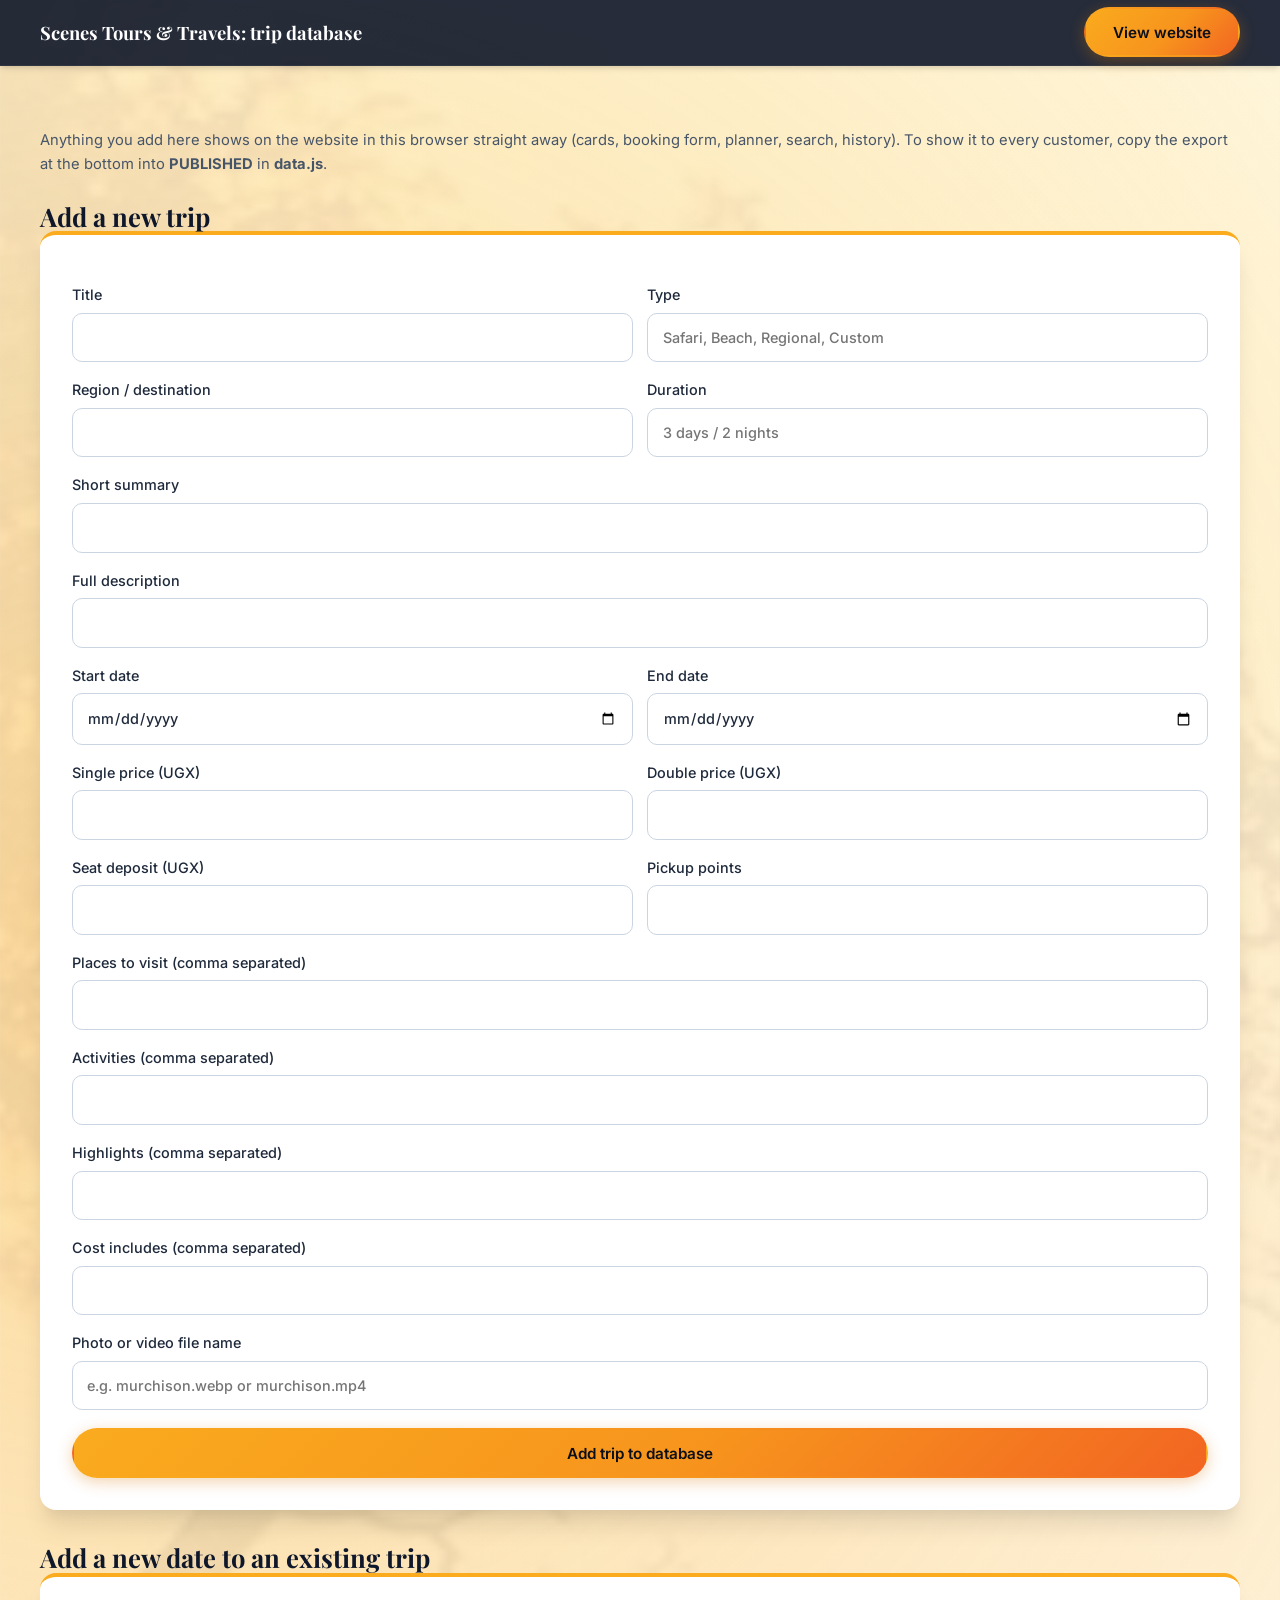
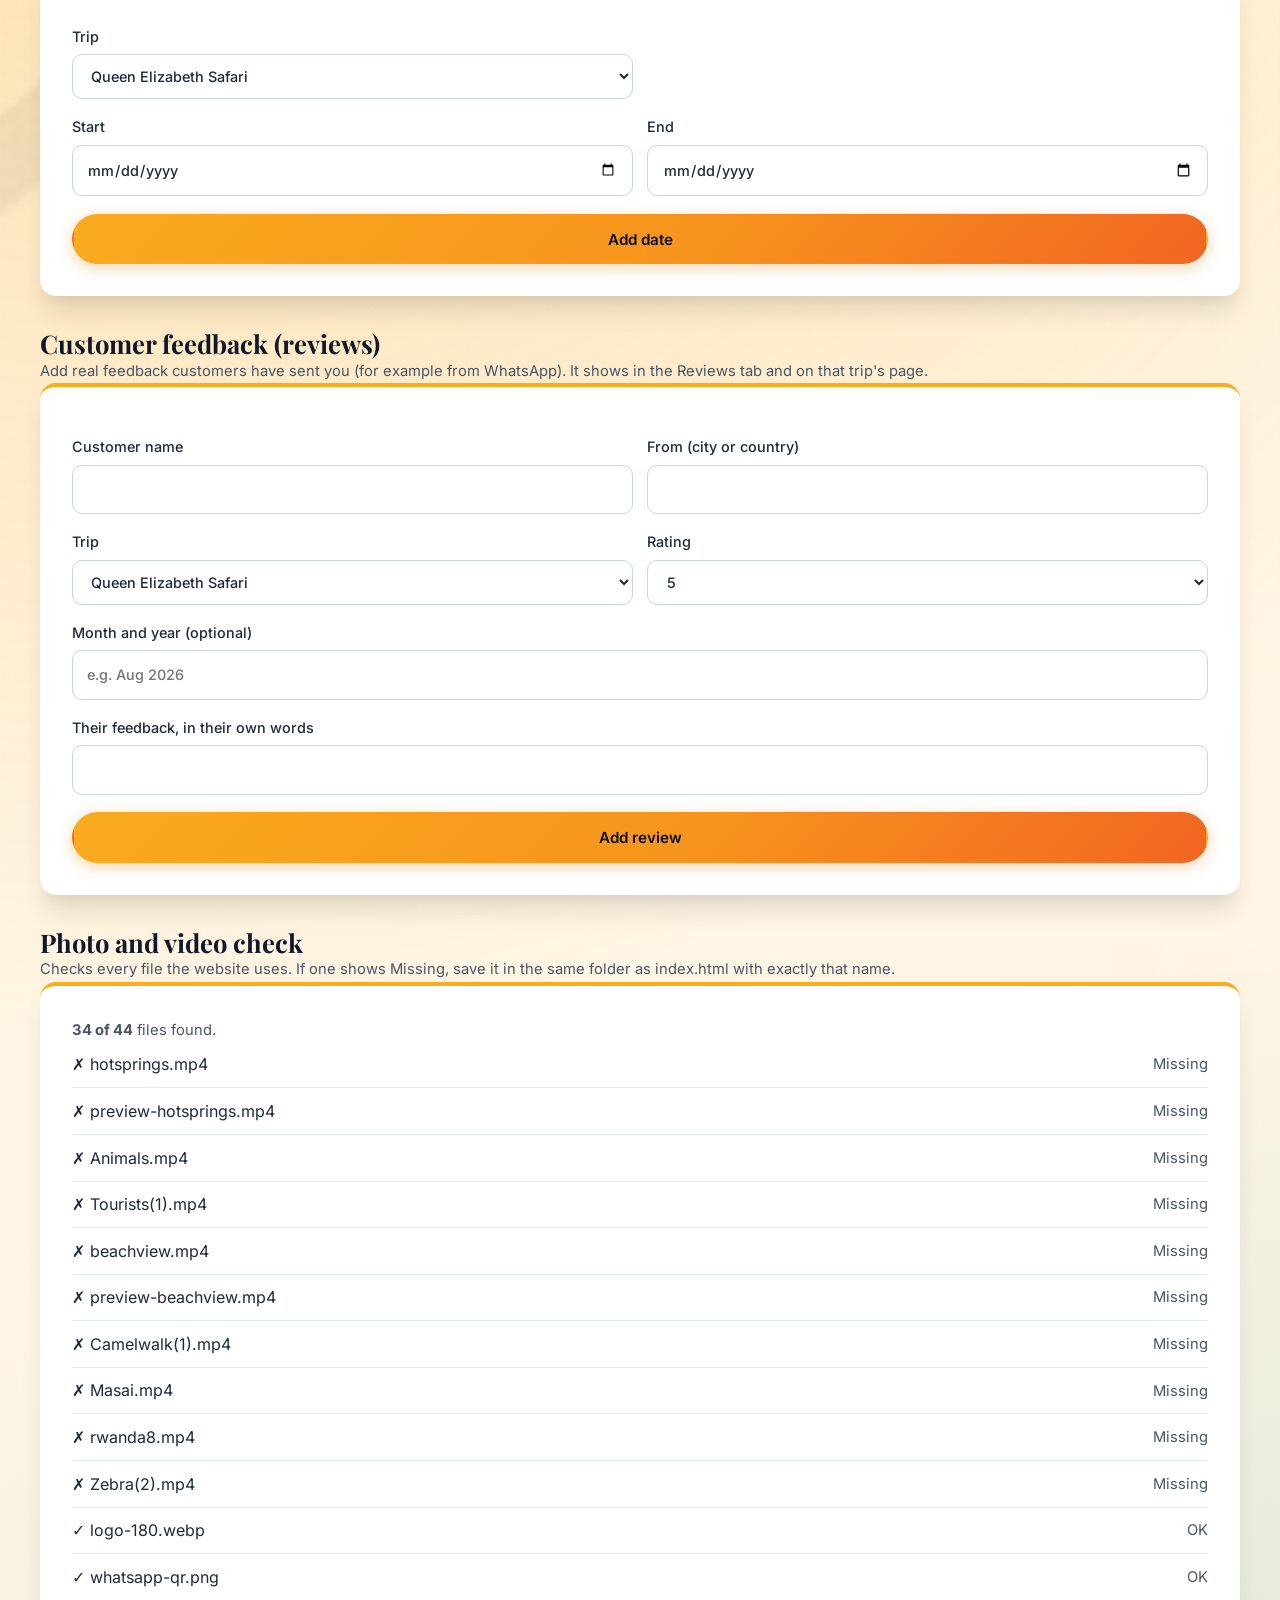
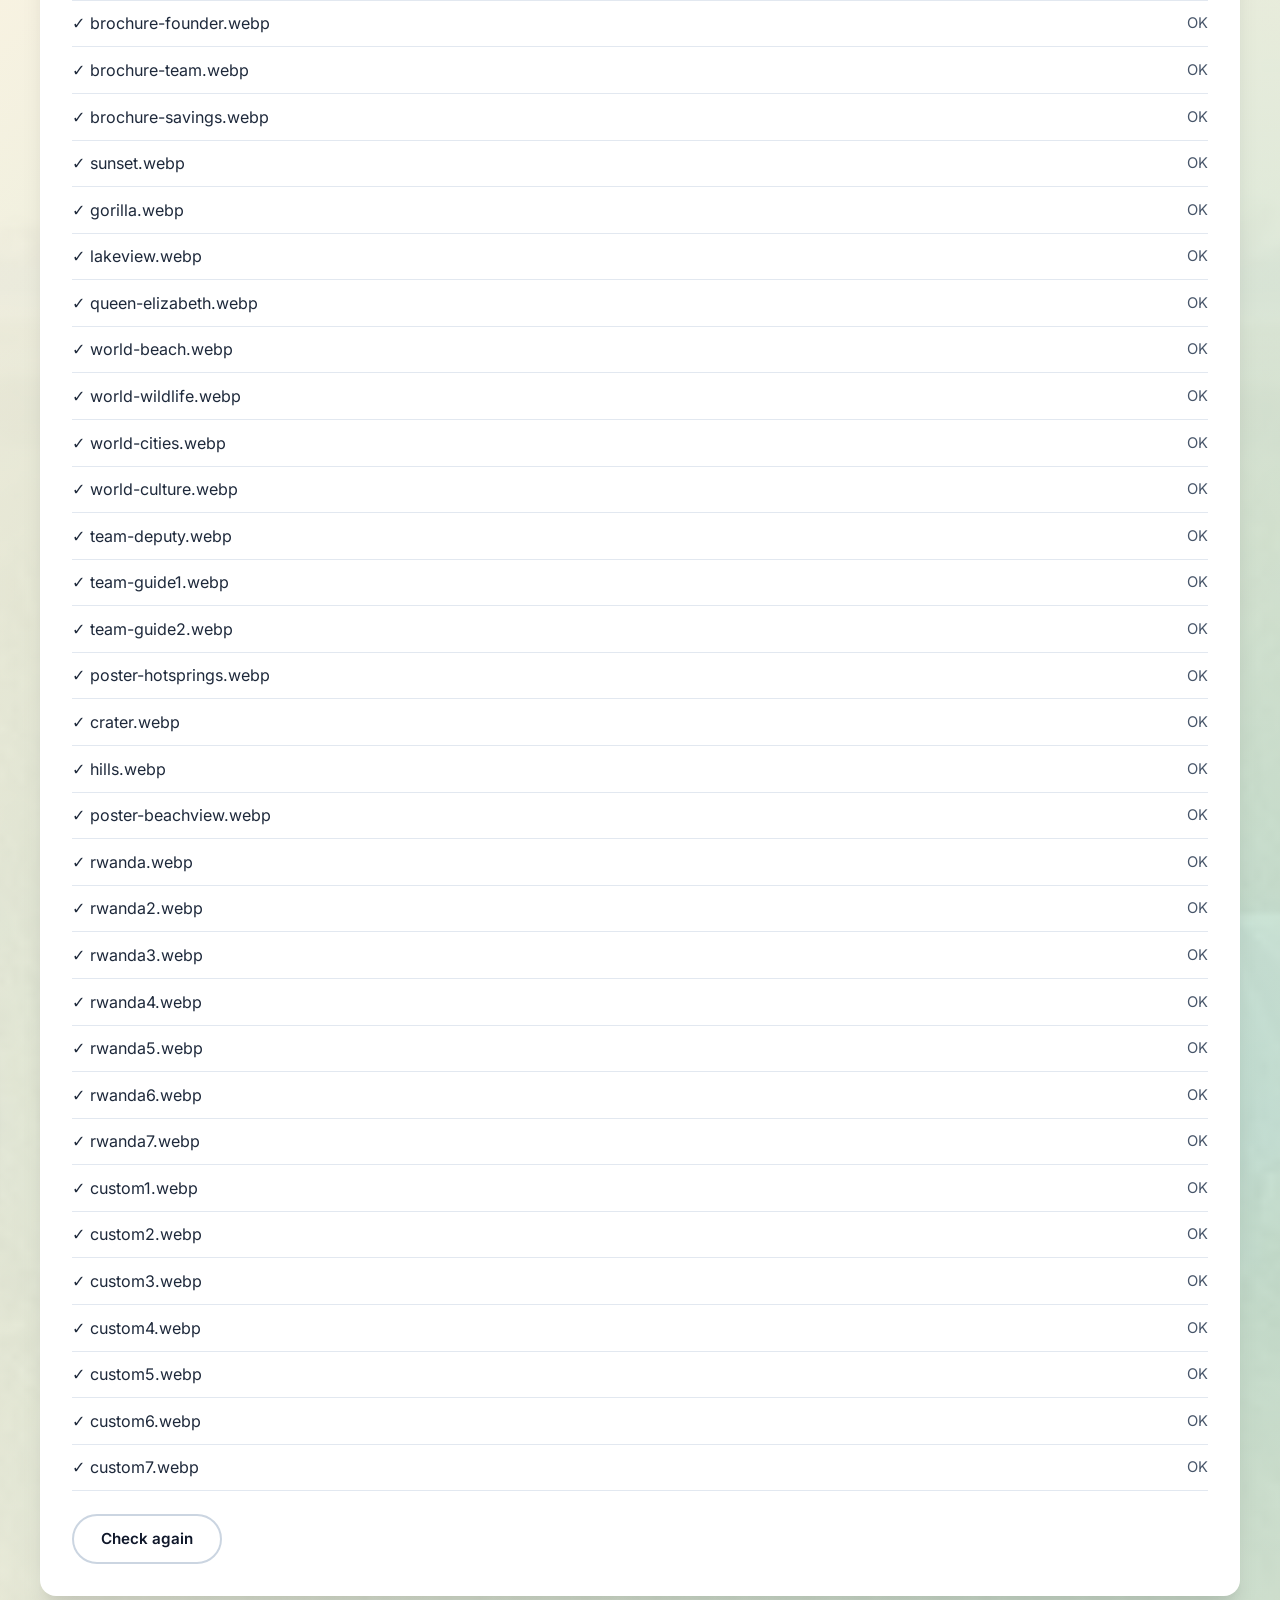
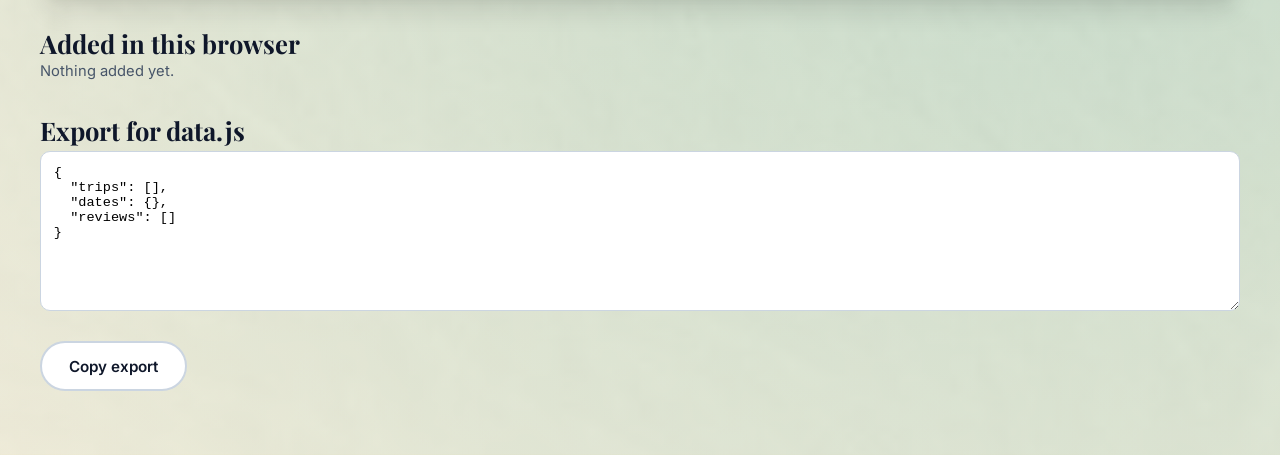
==== admin.html @ 3296f38b "Load videos only when they enter view; keep autoplay without controls" ====
<!DOCTYPE html>
<html lang="en"><head><meta charset="UTF-8"><meta name="viewport" content="width=device-width, initial-scale=1"><meta name="robots" content="noindex">
<title>Trip database admin | Scenes Tours &amp; Travels</title><link rel="icon" href="favicon.png"><link rel="stylesheet" href="styles.css?v=13"></head>
<body class="inner"><header id="site-header" class="stuck"><div class="wrap bar"><a class="brand" href="index.html"><span>Scenes Tours &amp; Travels: trip database</span></a><a class="btn btn-primary" href="index.html">View website</a></div></header>
<div class="bgs v-warm" style="--photo:url('sunset.webp')"><main class="wrap admin">
<p class="meta">Anything you add here shows on the website in this browser straight away (cards, booking form, planner, search, history). To show it to every customer, copy the export at the bottom into <b>PUBLISHED</b> in <b>data.js</b>.</p>
<h2 style="margin-top:1.5rem">Add a new trip</h2>
<form id="tf" class="planner"><div class="row"><label>Title<input name="title" required></label><label>Type<input name="type" list="types" placeholder="Safari, Beach, Regional, Custom" required></label></div><datalist id="types"></datalist>
<div class="row"><label>Region / destination<input name="region" required></label><label>Duration<input name="duration" placeholder="3 days / 2 nights"></label></div>
<label>Short summary<input name="summary" required></label><label>Full description<input name="desc"></label>
<div class="row"><label>Start date<input name="start" type="date"></label><label>End date<input name="end" type="date"></label></div>
<div class="row"><label>Single price (UGX)<input name="single" type="number" min="0"></label><label>Double price (UGX)<input name="double" type="number" min="0"></label></div>
<div class="row"><label>Seat deposit (UGX)<input name="deposit" type="number" min="0"></label><label>Pickup points<input name="pickup"></label></div>
<label>Places to visit (comma separated)<input name="locations"></label><label>Activities (comma separated)<input name="activities"></label>
<label>Highlights (comma separated)<input name="highlights"></label><label>Cost includes (comma separated)<input name="includes"></label>
<label>Photo or video file name<input name="media" placeholder="e.g. murchison.webp or murchison.mp4"></label>
<button class="btn btn-primary wide" type="submit">Add trip to database</button></form>
<h2>Add a new date to an existing trip</h2>
<form id="df" class="planner"><div class="row"><label>Trip<select name="trip"></select></label><span></span></div><div class="row"><label>Start<input name="start" type="date" required></label><label>End<input name="end" type="date" required></label></div><button class="btn btn-primary wide" type="submit">Add date</button></form>
<h2>Customer feedback (reviews)</h2><p class="meta">Add real feedback customers have sent you (for example from WhatsApp). It shows in the Reviews tab and on that trip's page.</p>
<form id="rf" class="planner"><div class="row"><label>Customer name<input name="name" required></label><label>From (city or country)<input name="from"></label></div>
<div class="row"><label>Trip<select name="trip"></select></label><label>Rating<select name="rating"><option>5</option><option>4</option><option>3</option><option>2</option><option>1</option></select></label></div>
<label>Month and year (optional)<input name="date" placeholder="e.g. Aug 2026"></label><label>Their feedback, in their own words<input name="text" required></label>
<button class="btn btn-primary wide" type="submit">Add review</button></form><div id="rl"></div>
<h2>Photo and video check</h2><p class="meta">Checks every file the website uses. If one shows Missing, save it in the same folder as index.html with exactly that name.</p>
<div class="planner"><p id="msum" class="meta"></p><div id="mlist"></div><p class="actions"><button class="btn btn-ghost" id="mre" type="button">Check again</button></p></div>
<h2>Added in this browser</h2><div id="mine"></div>
<h2 style="margin-top:2rem">Export for data.js</h2><textarea id="out" readonly></textarea><p class="actions"><button class="btn btn-ghost" id="copy" type="button">Copy export</button></p>
</main></div>
<script src="data.js?v=13"></script>
<script>
const $=s=>document.querySelector(s), list=s=>s.split(',').map(x=>x.trim()).filter(Boolean);
function render(){
  const db=DB.load(), all=DB.trips();
  $('#types').innerHTML=[...new Set(all.map(t=>t.type))].map(x=>`<option value="${x}">`).join('');
  $('#df [name=trip]').innerHTML=all.map(t=>`<option value="${t.id}">${t.title}</option>`).join('');
  $('#mine').innerHTML=(db.trips.map(t=>`<div class="arow"><span><b>${t.title}</b> (trip)</span><button class="btn btn-ghost" data-t="${t.id}">Delete</button></div>`).join('')
   +Object.entries(db.dates).flatMap(([id,a])=>a.map((d,i)=>`<div class="arow"><span>${(all.find(t=>t.id===id)||{title:id}).title}: ${d.start} to ${d.end}</span><button class="btn btn-ghost" data-d="${id}:${i}">Delete</button></div>`)).join(''))||'<p class="meta">Nothing added yet.</p>';
  $('#out').value=JSON.stringify({trips:db.trips,dates:db.dates,reviews:db.reviews},null,2);
  $('#rf [name=trip]').innerHTML=all.map(t=>`<option value="${t.id}">${t.title}</option>`).join('')+'<option value="other">Another trip</option>';
  $('#rl').innerHTML=db.reviews.map((r,i)=>`<div class="arow"><span><b>${r.name}</b> (${r.rating}/5): ${r.text.slice(0,70)}</span><button class="btn btn-ghost" data-r="${i}">Delete</button></div>`).join('');
}
$('#tf').onsubmit=e=>{e.preventDefault();const f=Object.fromEntries(new FormData(e.target)),db=DB.load();
  let id=f.title.toLowerCase().replace(/[^a-z0-9]+/g,'-').replace(/^-|-$/g,''); const taken=DB.trips().map(t=>t.id); while(taken.includes(id)) id+='-2';
  const t={id,type:f.type,title:f.title,region:f.region,duration:f.duration||'To be communicated',kind:f.start?'dated':'tbc',summary:f.summary,desc:f.desc||f.summary,
    media:{type:/\.(mp4|webm)$/i.test(f.media)?'video':'image',src:f.media||'logo-180.webp'},price:f.single&&f.double?{single:+f.single,double:+f.double}:null,
    highlights:list(f.highlights),locations:list(f.locations),activities:list(f.activities),includes:list(f.includes)};
  if(f.start){t.start=f.start;t.end=f.end||f.start} if(f.deposit)t.deposit=+f.deposit; if(f.pickup)t.pickup=f.pickup;
  db.trips.push(t); DB.save(db); e.target.reset(); render(); alert('Trip added. Open the website to see it.');};
$('#rf').onsubmit=e=>{e.preventDefault();const f=Object.fromEntries(new FormData(e.target)),db=DB.load();db.reviews.push({name:f.name,from:f.from,trip:f.trip,rating:+f.rating,text:f.text,date:f.date});DB.save(db);e.target.reset();render();};
$('#rl').onclick=e=>{const b=e.target.closest('[data-r]');if(!b)return;const db=DB.load();db.reviews.splice(+b.dataset.r,1);DB.save(db);render();};
$('#df').onsubmit=e=>{e.preventDefault();const f=Object.fromEntries(new FormData(e.target)),db=DB.load();(db.dates[f.trip]=db.dates[f.trip]||[]).push({start:f.start,end:f.end});DB.save(db);e.target.reset();render();};
$('#mine').onclick=e=>{const db=DB.load(),b=e.target.closest('button');if(!b)return;
  if(b.dataset.t)db.trips=db.trips.filter(t=>t.id!==b.dataset.t); if(b.dataset.d){const[id,i]=b.dataset.d.split(':');db.dates[id].splice(+i,1)} DB.save(db);render();};
$('#copy').onclick=()=>{navigator.clipboard.writeText($('#out').value);$('#copy').textContent='Copied'};
render();
function probe(src, alts) {
  const vid = /\.(mp4|webm|mov)$/i.test(src), c = mediaCandidates(src, alts || []);
  return new Promise(res => { let i = 0; const next = () => { if (i >= c.length) return res(null); const p = c[i++], el = vid ? document.createElement('video') : new Image(); el.onload = el.onloadedmetadata = () => res(p); el.onerror = next; if (vid) el.preload = 'metadata'; el.src = p; }; next(); });
}
async function mediaCheck() {
  const files = new Map(); const add = (s, alt) => s && !files.has(s) && files.set(s, alt);
  add('logo-180.webp'); add('whatsapp-qr.png'); add('brochure-founder.webp'); add('brochure-team.webp'); add('brochure-savings.webp'); add('sunset.webp'); add('gorilla.webp'); add('lakeview.webp'); add('queen-elizabeth.webp');
  WORLD.forEach(w => add(w.img));
  [TEAM.lead, TEAM.deputy, ...TEAM.depts.flatMap(d => [d.head, ...d.members])].forEach(p => (p.photos || [p.photo]).forEach(s => add(s)));
  DB.trips().forEach(t => { add(t.media.src, t.media.alt); add(t.media.poster); add(t.media.preview); (t.gallery || []).forEach(g => add(g.src)); (t.videos || []).forEach(v => add(v)); });
  $('#mlist').innerHTML = '<p class="meta">Checking...</p>';
  const rows = await Promise.all([...files].map(async ([s, alt]) => ({ s, f: await probe(s, alt) })));
  const ok = rows.filter(r => r.f).length;
  $('#msum').innerHTML = `<b>${ok} of ${rows.length}</b> files found.`;
  $('#mlist').innerHTML = rows.sort((a, b) => !!a.f - !!b.f).map(r => `<div class="arow"><span>${r.f ? (r.f === r.s ? '&#10003;' : '&#9888;') : '&#10007;'} ${r.s}</span><span class="meta">${r.f ? (r.f === r.s ? 'OK' : 'Found as ' + r.f + '. The site uses it automatically') : 'Missing'}</span></div>`).join('');
}
$('#mre').onclick = mediaCheck; mediaCheck();
</script></body></html>
---- styles.css ----
/* Scenes Tours & Travels: theme carried over from the original site */
@font-face{font-family:'Inter';font-style:normal;font-weight:300 700;font-display:swap;src:url('fonts/inter.woff2') format('woff2')}
@font-face{font-family:'Playfair Display';font-style:normal;font-weight:400 800;font-display:swap;src:url('fonts/playfair.woff2') format('woff2')}
@font-face{font-family:'Playfair Display';font-style:italic;font-weight:400 800;font-display:swap;src:url('fonts/playfair-italic.woff2') format('woff2')}
:root{
 --gold:#f59e0b;--orange:#d97706;--green:#059669;--teal:#0d9488;
 --dark:#0f172a;--darker:#0b0f19;--card-dark:rgba(20,30,50,.94);
 --bg:#fff;--bg2:#f1f5f9;--text:#1e293b;--text2:#475569;--muted:#94a3b8;--light:#f8fafc;
 --serif:'Playfair Display',Georgia,serif;--sans:'Inter',system-ui,-apple-system,'Segoe UI',sans-serif;
 --grad:linear-gradient(135deg,var(--gold) 0%,var(--orange) 100%);
 --ease:cubic-bezier(.4,0,.2,1);--r:16px;
 --sh-md:0 4px 6px -1px #0000001a,0 2px 4px -1px #0000000f;--sh-lg:0 20px 25px -5px #0000001a,0 10px 10px -5px #0000000a}
*{box-sizing:border-box;margin:0;padding:0}
html{scroll-behavior:smooth;scroll-padding-top:80px;-webkit-text-size-adjust:100%}
body{font:400 1rem/1.65 var(--sans);color:var(--text);background:#eef2f7;overflow-x:hidden;-webkit-font-smoothing:antialiased}
h1,h2,h3,h4{font-family:var(--serif);font-weight:700;line-height:1.2}
a{color:inherit;text-decoration:none;transition:color .2s}
img,video,iframe{max-width:100%;display:block}
ul{list-style:none}
:focus-visible{outline:3px solid var(--gold);outline-offset:3px}
::-webkit-scrollbar{width:8px}::-webkit-scrollbar-track{background:var(--bg2)}::-webkit-scrollbar-thumb{background:var(--muted);border-radius:4px}
.wrap{width:min(1200px,100% - 2rem);margin-inline:auto}
.sec{padding:clamp(3.5rem,8vw,6.5rem) 0}.alt{background:#ffffff59;}
.head{text-align:center;max-width:700px;margin:0 auto 3rem}
.head h2,.sec h2{font-size:clamp(1.9rem,4.5vw,2.9rem);color:var(--dark);margin-bottom:.9rem}
.head p{color:var(--text2)}
.tagline{display:inline-block;font-size:.8rem;font-weight:700;text-transform:uppercase;letter-spacing:.15em;color:var(--orange);border-left:3px solid var(--gold);padding-left:.75rem;margin-bottom:.8rem}
.meta{color:var(--text2);font-size:.92rem}

/* Buttons */
.btn{position:relative;overflow:hidden;display:inline-flex;align-items:center;justify-content:center;gap:.5rem;font:600 .95rem var(--sans);padding:.85rem 1.7rem;border-radius:50px;border:2px solid transparent;cursor:pointer;transition:transform .25s var(--ease),box-shadow .25s,background .25s,color .25s}
.btn-primary{background:var(--grad);color:#fff;box-shadow:0 4px 15px #d9770650}
.btn-primary::after{content:"";position:absolute;top:0;left:-80%;width:50%;height:100%;background:linear-gradient(100deg,transparent,#ffffff66,transparent);transform:skewX(-20deg)}
.btn-primary:hover{transform:translateY(-3px);box-shadow:0 10px 25px #d9770666}
.btn-primary:hover::after{left:130%;transition:left .6s}
.btn-ghost{background:#fff;border-color:#cbd5e1;color:var(--dark)}.btn-ghost:hover{border-color:var(--green);color:var(--green);transform:translateY(-3px)}
.btn-green{background:darkgreen;color:#fff}.btn-green:hover{transform:translateY(-3px);background:var(--green)}
.btn-light{border-color:#ffffff99;color:#fff;background:#ffffff14;}.btn-light:hover{background:#fff;color:var(--dark);transform:translateY(-3px)}
.wide{width:100%;margin-top:1.1rem}
.actions{display:flex;flex-wrap:wrap;gap:.7rem;margin-top:1.4rem}

/* Header (fixed navy, shrinks on scroll) */
#site-header{position:fixed;inset:0 0 auto;z-index:100;background:var(--dark);padding:1.1rem 0;transition:padding .4s var(--ease),background .4s,box-shadow .4s}
#site-header.stuck{padding:.55rem 0;background:#0f172ae6;box-shadow:var(--sh-md);border-bottom:1px solid #ffffff0d}
.bar{display:flex;align-items:center;justify-content:space-between}
.brand{display:flex;align-items:center;gap:.7rem;color:#fff;font:700 1.15rem var(--serif)}
.brand img{width:46px;height:46px;object-fit:contain;transition:transform .5s var(--ease)}.brand:hover img{transform:rotate(-8deg) scale(1.08)}
nav{display:flex;align-items:center;gap:1.8rem}
nav a:not(.btn){color:#e2e8f0;font-weight:500;font-size:.95rem;position:relative;padding:.3rem 0}
nav a:not(.btn)::after{content:"";position:absolute;left:0;bottom:-2px;height:2px;width:0;background:var(--gold);transition:width .3s var(--ease)}
nav a:not(.btn):hover{color:var(--gold)}nav a:not(.btn):hover::after{width:100%}
nav .btn{padding:.6rem 1.4rem;font-size:.9rem}
.menu{display:none;background:none;border:0;padding:.5rem;cursor:pointer}
.menu span{display:block;width:26px;height:2px;background:#fff;margin:6px 0;transition:transform .3s,opacity .3s}
.menu[aria-expanded=true] span:nth-child(1){transform:translateY(8px) rotate(45deg)}.menu[aria-expanded=true] span:nth-child(2){opacity:0}.menu[aria-expanded=true] span:nth-child(3){transform:translateY(-8px) rotate(-45deg)}
@media(max-width:860px){.menu{display:block}
 nav{position:absolute;top:100%;left:0;right:0;flex-direction:column;align-items:stretch;gap:1rem;padding:1.2rem 1.5rem 1.8rem;background:var(--dark);border-top:1px solid #ffffff14;clip-path:inset(0 0 100% 0);opacity:0;visibility:hidden;transition:clip-path .4s var(--ease),opacity .3s,visibility .4s}
 nav.open{clip-path:inset(0);opacity:1;visibility:visible}}

/* Hero: Ken Burns background, one orchestrated entrance */
.hero{position:relative;min-height:92vh;display:flex;align-items:center;padding:8rem 0 5rem;color:#fff;overflow:hidden;background:var(--dark)}
.hero::before{content:"";position:absolute;inset:0;background:linear-gradient(105deg,#0f172af2 30%,#0f172a99 65%,#0f172a40),var(--photo,url("sunset.webp")) center/cover;animation:kb 22s ease-in-out infinite alternate}
.hero::after{content:"";position:absolute;width:520px;height:520px;right:-120px;top:-120px;border-radius:50%;background:radial-gradient(circle,#f59e0b55,transparent 70%);animation:glow 7s ease-in-out infinite}
.hero-grid{position:relative;z-index:1;display:grid;grid-template-columns:1.4fr 1fr;gap:3rem;align-items:center}
.motto{display:inline-block;font-size:.85rem;font-weight:600;text-transform:uppercase;letter-spacing:.25em;color:var(--gold);border-left:3px solid var(--gold);padding-left:1rem;margin-bottom:1.2rem}
.hero h1{font-size:clamp(2.4rem,6vw,4.4rem);margin-bottom:1.2rem}
.hero h1 em{font-style:italic;font-weight:400;color:var(--gold)}
.hero p{max-width:54ch;font-size:1.1rem;color:#e2e8f0}
.trio{margin-top:1.2rem;font:italic 600 1.15rem var(--serif);color:var(--gold)}
.hero-grid>div:first-child>*{animation:none}
.next{background:var(--card-dark);border:1px solid #ffffff22;border-radius:var(--r);padding:1.8rem;box-shadow:var(--sh-lg);animation:bob 6s 1.5s ease-in-out infinite}
.next .k{color:var(--gold);font-weight:700;font-size:.8rem;letter-spacing:.15em;text-transform:uppercase}
.next h2{color:#fff;font-size:1.6rem;margin:.5rem 0}.next p{color:#e2e8f0;font-size:.95rem}
.count b{font:800 3.6rem var(--serif);background:var(--grad);-webkit-background-clip:text;background-clip:text;color:transparent;line-height:1}
.scroll-cue{position:absolute;bottom:1.6rem;left:50%;width:26px;height:42px;border:2px solid #ffffffaa;border-radius:14px;z-index:1}
.scroll-cue::after{content:"";position:absolute;left:50%;top:7px;width:4px;height:8px;margin-left:-2px;border-radius:2px;background:var(--gold);animation:wheel 1.6s infinite}
@media(max-width:860px){.hero-grid{grid-template-columns:1fr}.hero{min-height:auto}.scroll-cue{display:none}}

/* Places marquee */
.marquee{background:var(--dark);color:#e2e8f0;overflow:hidden;white-space:nowrap;padding:1rem 0;border-block:1px solid #ffffff14}
.marquee div{display:inline-flex;gap:3rem;padding-right:3rem;animation:slide 38s linear infinite}
.marquee:hover div{animation-play-state:paused}
.marquee span{font:italic 600 1.1rem var(--serif)}.marquee span::before{content:"\2605";color:var(--gold);margin-right:.8rem;font-style:normal}

/* Trips */
.tools{display:flex;flex-wrap:wrap;gap:1rem;justify-content:space-between;align-items:center;margin-bottom:2.2rem}
.chips{display:flex;flex-wrap:wrap;gap:.5rem}
.chip{font:500 .9rem var(--sans);padding:.5rem 1.2rem;border-radius:50px;border:1.5px solid #cbd5e1;background:#fff;cursor:pointer;transition:all .25s var(--ease)}
.chip:hover{border-color:var(--gold);transform:translateY(-2px)}.chip[aria-pressed=true]{background:var(--grad);color:#fff;border-color:transparent;box-shadow:0 4px 12px #d9770644}
input,select{font:inherit;width:100%;padding:.75rem .9rem;border:1.5px solid #cbd5e1;border-radius:10px;background:#fff;color:var(--text);transition:border-color .2s,box-shadow .2s}
input:focus,select:focus{outline:0;border-color:var(--gold);box-shadow:0 0 0 4px #f59e0b26}
#search{max-width:320px}
.grid{display:grid;grid-template-columns:repeat(auto-fill,minmax(240px,1fr));gap:1.5rem}
.card{background:#fff;border-radius:var(--r);overflow:hidden;display:flex;flex-direction:column;box-shadow:var(--sh-md);transition:transform .4s var(--ease),box-shadow .4s}
.card:hover{transform:translateY(-10px);box-shadow:var(--sh-lg)}
.card-media{position:relative;aspect-ratio:16/10;overflow:hidden;background:var(--dark)}
.card-media img,.card-media video{width:100%;height:100%;object-fit:cover;transition:transform .8s var(--ease)}
.card:hover .card-media img,.card:hover .card-media video{transform:scale(1.1)}
.card-media::after{content:"";position:absolute;inset:auto 0 0;height:45%;background:linear-gradient(transparent,#0f172a99)}
.badge{position:absolute;z-index:1;top:16px;left:16px;background:var(--gold);color:#fff;font-size:.75rem;font-weight:700;text-transform:uppercase;letter-spacing:.05em;padding:.3rem 1rem;border-radius:30px}
.badge-past{background:var(--muted)}
.card-body{padding:1.4rem;display:flex;flex-direction:column;flex:1}
.card-body h3{font-size:1.35rem;color:var(--dark)}.card-body h3 a:hover{color:var(--orange)}
.card-body p{margin-top:.55rem;font-size:.95rem;color:var(--text2)}
.card-body .actions{margin-top:auto;padding-top:1.2rem}
.when{font-weight:600;color:var(--teal)!important}.when.past{color:#b45309!important}
.price{font:700 1.15rem var(--serif)!important;color:var(--dark)!important}
.empty{grid-column:1/-1;padding:2rem 0;text-align:center;color:var(--text2)}

/* Savings planner */
.save{display:grid;grid-template-columns:1fr 1.1fr;gap:3.5rem;align-items:center}
.save p{color:var(--text2)}
.planner{background:#fff;border-radius:var(--r);padding:2rem;box-shadow:var(--sh-lg);border-top:4px solid var(--gold)}
label{display:block;font-weight:500;font-size:.9rem;margin-top:1rem}label input,label select{margin-top:.35rem}
.row{display:grid;grid-template-columns:1fr 1fr;gap:.9rem}
input[type=range]{padding:0;accent-color:var(--orange);height:8px}
.out{display:grid;grid-template-columns:1fr 1fr;gap:1rem;margin-top:1.5rem;padding:1.2rem;background:var(--dark);border-radius:12px;color:#fff}
.out span{display:block;color:var(--muted);font-size:.85rem}.out b{font:700 1.5rem var(--serif);color:var(--gold)}
.progress{height:12px;background:var(--bg2);border-radius:99px;margin-top:1.2rem;overflow:hidden}
.progress i{display:block;height:100%;width:0;border-radius:99px;background:linear-gradient(90deg,var(--green),var(--teal),var(--gold));background-size:200% 100%;animation:flow 3s linear infinite;transition:width .6s var(--ease)}
@media(max-width:860px){.save,.row{grid-template-columns:1fr}}

/* About */
.about{display:grid;grid-template-columns:1fr 1.1fr;gap:4rem;align-items:center}
.about>div>p{color:var(--text2)}
.badge-card{background:var(--dark);color:#fff;border-radius:var(--r);padding:2rem;margin-bottom:1.5rem;border-left:5px solid var(--gold);box-shadow:var(--sh-lg)}
.badge-card h3{color:var(--gold);margin-bottom:.4rem}.badge-card p{color:#cbd5e1;font-size:.95rem}
.feat{display:flex;gap:1rem;align-items:flex-start;margin-top:1.3rem}
.feat i{flex:none;width:46px;height:46px;border-radius:50%;background:#05966922;color:var(--green);display:grid;place-items:center;font-style:normal;font-weight:800;transition:transform .4s var(--ease),background .3s,color .3s}
.feat:hover i{transform:rotate(360deg) scale(1.1);background:var(--green);color:#fff}
.feat h4{font:700 1.05rem var(--sans);color:var(--dark)}.feat p{color:var(--text2);font-size:.93rem}
@media(max-width:860px){.about{grid-template-columns:1fr}}

/* Contact */
.contact{position:relative;display:grid;grid-template-columns:1fr 1fr;gap:3rem;align-items:center}
.contact h2{color:#fff}.contact p{color:#cbd5e1}
.info{display:flex;gap:1rem;margin-top:1.5rem;align-items:flex-start}
.info i{flex:none;width:48px;height:48px;border-radius:50%;background:#f59e0b22;color:var(--gold);display:grid;place-items:center;font-style:normal;font-size:1.2rem}
.info h4{font:600 1rem var(--sans);color:#fff}.info a:hover{color:var(--gold)}
.contact iframe{width:100%;height:360px;border:0;border-radius:var(--r);box-shadow:var(--sh-lg)}
@media(max-width:860px){.contact{grid-template-columns:1fr}}

/* Footer */
footer{background:var(--darker);color:#cbd5e1;padding:3.5rem 0 1.5rem;border-top:1px solid #ffffff0d}
.foot{display:grid;grid-template-columns:1.4fr 1fr 1.2fr;gap:2.5rem}
footer h3{color:#fff;font-size:1.4rem;margin-bottom:.7rem}footer h3 span{color:var(--gold)}footer h4{color:#fff;margin-bottom:.8rem;font-size:1.05rem}
footer li{margin:.4rem 0;font-size:.95rem}footer a:hover{color:var(--gold)}
.social{display:flex;gap:.7rem;margin-top:1.2rem}
.social a{width:40px;height:40px;border-radius:50%;background:#ffffff14;display:grid;place-items:center;transition:all .3s var(--ease)}
.social a:hover{background:var(--gold);color:#fff!important;transform:translateY(-4px)}
.social svg{width:18px;height:18px}
.legal{grid-column:1/-1;display:flex;flex-wrap:wrap;justify-content:space-between;gap:1rem;border-top:1px solid #ffffff14;padding-top:1.3rem;font-size:.88rem;color:var(--muted)}
.legal button{background:none;border:0;color:inherit;font:inherit;margin-left:1.2rem;cursor:pointer}.legal button:hover{color:var(--gold)}
@media(max-width:860px){.foot{grid-template-columns:1fr}}

/* Floating buttons */
.fab{position:fixed;right:1.2rem;bottom:1.2rem;z-index:90;display:flex;flex-direction:column;gap:.7rem;align-items:flex-end}
.fab a,.fab button{width:54px;height:54px;border-radius:50%;border:0;display:grid;place-items:center;color:#fff;cursor:pointer;box-shadow:var(--sh-lg);transition:transform .3s var(--ease),opacity .3s}
.fab .wa{background:#25d366;animation:none}.fab svg{width:26px;height:26px}
.fab .up{background:var(--dark);opacity:0;pointer-events:none;transform:translateY(10px)}.fab .up.show{opacity:1;pointer-events:auto;transform:none}
.fab a:hover,.fab button:hover{transform:scale(1.12)}

/* Dialogs */
dialog{border:0;border-radius:var(--r);padding:1.8rem;width:min(580px,94vw);max-height:92vh;color:var(--text);box-shadow:var(--sh-lg);margin:auto}
dialog[open]{animation:pop .35s var(--ease)}
dialog::backdrop{background:#0f172ab8;animation:fade .3s}
.dlg-head{display:flex;justify-content:space-between;align-items:center;margin-bottom:.6rem}.dlg-head h3{color:var(--dark)}
.x{background:none;border:0;font-size:2rem;line-height:1;cursor:pointer;color:var(--text2);transition:transform .3s}.x:hover{transform:rotate(90deg);color:var(--orange)}
.err{color:#b91c1c;font-weight:600;font-size:.92rem;margin-top:.8rem}
#book-done h4{font-size:1.4rem;color:var(--green)}.legal-body p{margin-top:.8rem;color:var(--text2)}
#lightbox{width:min(920px,96vw);background:#000;color:#fff;text-align:center;padding:1rem}
#lightbox .x{color:#fff;position:absolute;right:.8rem;top:.4rem}
#lightbox img{max-height:76vh;margin:1.6rem auto 0;object-fit:contain;cursor:pointer}

/* Trip page */
.t-hero{position:relative;color:#fff;background:var(--dark);padding:9rem 0 3.5rem;min-height:420px;display:flex;align-items:flex-end;overflow:hidden}
.t-media{position:absolute;inset:0;opacity:.5}.t-media img,.t-media video{width:100%;height:100%;object-fit:cover;animation:kb 20s ease-in-out infinite alternate}
.t-hero::after{content:"";position:absolute;inset:0;background:linear-gradient(0deg,#0f172a,#0f172a00 70%)}
.t-hero .wrap{position:relative;z-index:1;animation:none}.t-hero h1{font-size:clamp(2rem,5vw,3.6rem)}.t-hero p{max-width:62ch;margin-top:1rem;color:#e2e8f0}
.crumb{font-size:.9rem;color:var(--gold)!important}
.t-grid{display:grid;grid-template-columns:1fr 350px;gap:3rem;padding:3.5rem 0;align-items:start}
.t-grid section{margin-bottom:2.5rem}.t-grid h2{font-size:1.7rem;margin-bottom:.8rem}
.ticks li{padding-left:1.7rem;margin:.6rem 0;position:relative}
.ticks li::before{content:"\2713";position:absolute;left:0;color:var(--green);font-weight:800}
.side{position:sticky;top:96px;background:#fff;border-radius:var(--r);padding:1.6rem;box-shadow:var(--sh-lg);border-top:4px solid var(--gold)}
.side .k{color:var(--orange);font-weight:700;font-size:.85rem;text-transform:uppercase;letter-spacing:.1em}
.side .price{font-size:1.3rem;margin-top:.4rem}
.side dt{font-size:.8rem;color:var(--muted);margin-top:.9rem;text-transform:uppercase;letter-spacing:.08em}.side dd{font-weight:500}
.note{background:#fef3c7;color:#78350f;padding:.8rem;border-radius:10px;margin-top:1.1rem;font-size:.9rem}.note a{text-decoration:underline;font-weight:600}
.gallery{display:grid;grid-template-columns:repeat(auto-fill,minmax(190px,1fr));gap:.9rem}
.gallery button{position:relative;border:0;padding:0;border-radius:12px;overflow:hidden;cursor:zoom-in;aspect-ratio:1;background:var(--bg2)}
.gallery img{width:100%;height:100%;object-fit:cover;transition:transform .6s var(--ease)}.gallery button:hover img{transform:scale(1.12)}
.gallery span{position:absolute;inset:auto 0 0;background:linear-gradient(transparent,#0f172ad9);color:#fff;font-size:.85rem;padding:1.6rem .7rem .6rem;text-align:left;transform:translateY(100%);transition:transform .35s var(--ease)}
.gallery button:hover span,.gallery button:focus-visible span{transform:none}
.videos{display:grid;grid-template-columns:repeat(auto-fill,minmax(270px,1fr));gap:1rem}.videos video{width:100%;border-radius:12px;background:#000;box-shadow:var(--sh-md)}
.more{padding-bottom:5rem}.more h2{margin:1rem 0 1.5rem}
@media(max-width:900px){.t-grid{grid-template-columns:1fr}.side{position:static}}

/* Scroll reveal */
.rv{opacity:0;transform:translateY(34px);transition:opacity .8s var(--ease),transform .8s var(--ease);transition-delay:calc(var(--i,0)*90ms)}
.rv.in{opacity:1;transform:none}

@keyframes kb{from{transform:scale(1)}to{transform:scale(1.14) translate(-1.5%,-1%)}}
@keyframes glow{50%{transform:scale(1.25);opacity:.6}}
@keyframes bob{50%{transform:translateY(-10px)}}
@keyframes wheel{0%{opacity:1;transform:translateY(0)}100%{opacity:0;transform:translateY(16px)}}
@keyframes slide{to{transform:translateX(-100%)}}
@keyframes flow{to{background-position:-200% 0}}
@keyframes pop{from{opacity:0;transform:scale(.92) translateY(16px)}}
@keyframes fade{from{opacity:0}}
@media(prefers-reduced-motion:reduce){*,*::before,*::after{animation:none!important;transition:none!important;scroll-behavior:auto!important}.rv{opacity:1;transform:none}}

/* Autosuggest */
.ac{position:relative;width:min(380px,100%)}#search,#search2{max-width:none}
.ac-list{position:absolute;z-index:40;top:calc(100% + 6px);left:0;right:0;background:#fff;border-radius:12px;box-shadow:var(--sh-lg);border:1px solid #e2e8f0;overflow:hidden;max-height:340px;overflow-y:auto;animation:fade .15s}
.ac-list li{display:flex;justify-content:space-between;gap:.8rem;align-items:center;padding:.65rem 1rem;cursor:pointer;font-size:.95rem}
.ac-list li em{font-style:normal;font-size:.72rem;font-weight:700;letter-spacing:.06em;text-transform:uppercase;color:var(--orange);white-space:nowrap}
.ac-list li.on,.ac-list li[role=option]:hover{background:#fef3c7}
.ac-list mark{background:none;color:var(--orange);font-weight:700}
.ac-h{font-size:.75rem;text-transform:uppercase;letter-spacing:.1em;color:var(--muted);padding:.6rem 1rem .2rem;cursor:default!important}
.link{background:none;border:0;color:var(--orange);font:inherit;font-weight:700;text-decoration:underline;cursor:pointer}
/* Auto-displayed trip details */
.tinfo{background:var(--bg2);border-left:4px solid var(--gold);border-radius:10px;padding:1rem 1.1rem;margin-top:1rem;font-size:.92rem;animation:fade .3s}
.tinfo:empty{display:none}.tinfo h4{font:700 1.05rem var(--serif);color:var(--dark)}.tinfo p{margin-top:.3rem;color:var(--text2)}
.tinfo dl{display:grid;grid-template-columns:auto 1fr;gap:.2rem .9rem;margin-top:.6rem}.tinfo dt{color:var(--muted)}.tinfo dd{font-weight:500}
.deps .chip{margin:.3rem .3rem 0 0;padding:.3rem .8rem;font-size:.82rem}
/* History */
.hist-grid{display:grid;grid-template-columns:repeat(auto-fill,minmax(250px,1fr));gap:1rem}
.hist{display:flex;flex-direction:column;gap:.2rem;background:#fff;border-radius:12px;padding:1.2rem;border-left:4px solid var(--teal);box-shadow:var(--sh-md);transition:transform .3s var(--ease),box-shadow .3s}
.hist:hover{transform:translateY(-5px);box-shadow:var(--sh-lg)}.hist b{font:700 1.1rem var(--serif);color:var(--dark)}.hist span{color:var(--orange);font-weight:600}.hist small{color:var(--text2)}
.more-head{display:flex;flex-wrap:wrap;justify-content:space-between;align-items:center;gap:1rem;margin:1rem 0 1.5rem}.more-head h2{margin:0}
/* Admin */
.admin{padding:8rem 0 4rem}.admin .planner{margin-bottom:2rem}.admin h2{font-size:1.6rem}.admin textarea{width:100%;min-height:160px;font:.85rem monospace;padding:.8rem;border:1.5px solid #cbd5e1;border-radius:10px}
.arow{display:flex;justify-content:space-between;gap:1rem;align-items:center;padding:.6rem 0;border-bottom:1px solid #e2e8f0}

/* ===== One background system for the whole site: no flat white anywhere ===== */
body::before{content:"";position:fixed;inset:0;z-index:-1;pointer-events:none;
 background:radial-gradient(640px 440px at 10% 15%,#f59e0b52,transparent 70%),radial-gradient(740px 540px at 90% 40%,#0d948850,transparent 70%),radial-gradient(660px 540px at 30% 95%,#05966940,transparent 70%),radial-gradient(#0f172a1f 1px,transparent 1.5px) 0 0/26px 26px;
 animation:drift 22s ease-in-out infinite alternate}
.bg-photo{position:relative;isolation:isolate;overflow:hidden;color:#e2e8f0;background:linear-gradient(135deg,#0f172a,#0b3b3a)}
.bg-photo::before{content:"";position:absolute;inset:-6%;z-index:-2;background:linear-gradient(180deg,#0f172ad9 0%,#0f172a8c 45%,#0f172ac7 100%),var(--photo,none) center/cover;animation:kb 28s ease-in-out infinite alternate}
.bg-photo::after{content:"";position:absolute;z-index:-1;width:520px;height:520px;top:-180px;right:-140px;border-radius:50%;background:radial-gradient(circle,#f59e0b40,transparent 70%);animation:glow 9s ease-in-out infinite}
.bg-photo:nth-of-type(even)::after{right:auto;left:-160px;top:auto;bottom:-200px;background:radial-gradient(circle,#0d948840,transparent 70%)}
.bg-photo h2{color:#fff}.bg-photo .head p,.bg-photo .save>div>p{color:#cbd5e1}.bg-photo .tagline{color:var(--gold)}
.bg-photo .planner{color:var(--text)}.bg-photo .planner h2{color:var(--dark)}
.p-lake{--photo:url(lakeview.webp)}.p-sunset{--photo:url(sunset.webp)}.p-crater{--photo:url(crater.webp)}.p-hills{--photo:url(hills.webp)}
.foot-bg::before{background:linear-gradient(#0b0f19f5,#0b0f19e8),var(--photo,none) center/cover}
.foot-bg{background:var(--darker)}
/* media never shows as a blank box */
.card-media,.gallery button,.shot,.t-hero,.hero{background-color:var(--dark)}
.card-media,.gallery button,.shot{background-image:linear-gradient(135deg,#0f172a,#0d9488,#0f172a);background-size:240% 240%;animation:shift 9s ease-in-out infinite}
.card-media img,.card-media video,.gallery img,.shot img{position:relative}
.brand img[src]{object-fit:contain}
/* frosted panels on trip pages */
.t-grid>div:first-child{background:#ffffffd9;border-radius:var(--r);padding:2rem;box-shadow:var(--sh-md)}
.more{padding:5rem 0}.more .more-head h2{color:#fff}
.admin h2{color:var(--dark)}
/* photo mosaic */
.mosaic{display:grid;grid-template-columns:repeat(4,1fr);grid-auto-rows:190px;grid-auto-flow:dense;gap:.9rem}
.shot{position:relative;border:0;padding:0;border-radius:14px;overflow:hidden;cursor:zoom-in;box-shadow:var(--sh-md)}
.shot:nth-child(5n+1){grid-row:span 2}.shot:nth-child(7n+3){grid-column:span 2}
.shot img{width:100%;height:100%;object-fit:cover;transition:transform .9s var(--ease)}.shot:hover img{transform:scale(1.12)}
.shot span{position:absolute;inset:auto 0 0;padding:2rem .9rem .7rem;text-align:left;color:#cbd5e1;font-size:.8rem;background:linear-gradient(transparent,#0f172ae6);transform:translateY(60%);opacity:0;transition:all .4s var(--ease)}
.shot span b{display:block;color:#fff;font:700 1rem var(--serif)}.shot:hover span,.shot:focus-visible span{transform:none;opacity:1}
@media(max-width:860px){.mosaic{grid-template-columns:repeat(2,1fr);grid-auto-rows:150px}}
@keyframes drift{to{transform:translate(2.5%,-3%) scale(1.1)}}
@keyframes shift{50%{background-position:100% 100%}}
/* ===== FINAL: one consistent background system on every section (photo + tint + drifting glows) ===== */
body{background:var(--dark)}
.bgs{position:relative;isolation:isolate;overflow:hidden;background:var(--base)}
.bgs::before{content:"";position:absolute;inset:-6%;z-index:-2;background:linear-gradient(var(--ov),var(--ov)),var(--photo,none) center/cover;animation:kb 26s ease-in-out infinite alternate}
.bgs::after{content:"";position:absolute;inset:0;z-index:-1;pointer-events:none;background:radial-gradient(circle at 12% 18%,var(--o1),transparent 38%),radial-gradient(circle at 88% 82%,var(--o2),transparent 40%)}
.v-warm{--base:linear-gradient(160deg,#fffbeb,#fde68a 60%,#a7f3d0);--ov:#fffbebe8;--o1:#f59e0b55;--o2:#0d948840}
.v-mint{--base:linear-gradient(160deg,#ecfdf5,#99f6e4 60%,#fde68a);--ov:#ecfdf5e8;--o1:#0d948840;--o2:#f59e0b44}
.v-night{--base:linear-gradient(160deg,#0f172a,#0c3b3a);--ov:#0f172ad4;--o1:#f59e0b44;--o2:#0d948855}
.v-forest{--base:linear-gradient(160deg,#0f172a,#064e3b);--ov:#0b1a2cd0;--o1:#05966955;--o2:#f59e0b3a}
.v-teal{--base:linear-gradient(135deg,#0b0f19,#0f4a47);--ov:#0b0f19cc;--o1:#0d948855;--o2:#f59e0b40}
.dk{color:#e2e8f0}
.dk h2{color:#fff}.dk .head p,.dk .save>div>p,.dk .about>div>p{color:#cbd5e1}.dk .tagline{color:var(--gold)}.dk .empty{color:#cbd5e1}
.planner,.card,.hist,.tinfo,.side,.ac-list{color:var(--text)}.chip{color:var(--text)}
.t-body{padding:0}.t-body .t-grid{padding:3.5rem 0}
.marquee{background:var(--grad);color:var(--dark);border:0}.marquee span::before{color:var(--dark)}
/* branded placeholder when a photo or video file is missing */
.ph{position:absolute;inset:0;display:grid;place-items:center;text-align:center;padding:1rem;color:#fff;background:linear-gradient(135deg,#0f172a,#0d9488 55%,#f59e0b);background-size:240% 240%;animation:shift 9s ease-in-out infinite}
.ph span{font:italic 700 1.15rem var(--serif);text-shadow:0 2px 10px #0008}
.t-media .ph{opacity:.9}
.logo-ph{position:static;width:46px;height:46px;padding:0;border-radius:50%;background:var(--grad);font:800 .95rem var(--serif);animation:none}
@media(prefers-reduced-motion:reduce){.bgs::before,.bgs::after,.ph{animation:none!important}}
.shot .ph span,.gallery .ph span{position:static;padding:0;background:none;transform:none;opacity:1;color:#fff;font:italic 700 1.05rem var(--serif)}


/* ===== Brochure theme: gold, orange and red-orange on black ===== */
:root{--gold:#faab1e;--orange:#f7941d;--orange-t:#b45309;--grad:linear-gradient(135deg,#faab1e 0%,#f7941d 55%,#f26522 100%)}
.btn-primary,.chip[aria-pressed=true],.badge{color:#0b0f19}
.tagline,.hist span,.ac-list li em,.side .k,.k,.link,.pname{color:var(--orange-t)}
.dk .tagline,.next .k{color:var(--gold)}
.brand img{border-radius:50%}
.pills{display:flex;flex-wrap:wrap;gap:.5rem;margin-top:1.2rem}
.pills li{font-size:.82rem;font-weight:600;padding:.35rem .9rem;border-radius:50px;background:#ffffff1a;border:1px solid #ffffff33;}
.person,.stat,.svc{color:var(--text)}

/* Savings image */
.cash{width:min(340px,80%);margin:0 0 1rem;filter:drop-shadow(0 18px 24px #0008);animation:bob 6s ease-in-out infinite}

/* Services */
.svc-grid{display:grid;grid-template-columns:repeat(auto-fit,minmax(300px,1fr));gap:1.3rem}
.svc{display:flex;gap:1rem;align-items:flex-start;background:#fff;border-radius:var(--r);padding:1.4rem;box-shadow:var(--sh-md);border-left:4px solid var(--gold);transition:transform .35s var(--ease),box-shadow .35s}
.svc:hover{transform:translateY(-6px);box-shadow:var(--sh-lg)}
.svc i{flex:none;width:44px;height:44px;border-radius:50%;background:var(--grad);display:grid;place-items:center;font:800 1.1rem var(--serif);font-style:normal;color:#0b0f19}
.svc h3{font:700 1.05rem var(--sans);color:var(--dark)}.svc p{color:var(--text2);font-size:.93rem;margin-top:.3rem}

/* See the world */
.world-grid{display:grid;grid-template-columns:repeat(auto-fit,minmax(250px,1fr));gap:1.2rem}
.wcard{position:relative;border-radius:var(--r);overflow:hidden;aspect-ratio:3/4;background:var(--dark);box-shadow:var(--sh-lg)}
.wcard img{width:100%;height:100%;object-fit:cover;transition:transform .9s var(--ease)}.wcard:hover img{transform:scale(1.1)}
.wcard>div{position:absolute;inset:auto 0 0;padding:3.5rem 1.3rem 1.3rem;background:linear-gradient(transparent,#0b0f19f0)}
.wcard h3{color:#fff;font-size:1.25rem}.wcard p{color:#e2e8f0;font-size:.9rem;margin-top:.4rem}

/* About: story portrait, team photo, counters */
.story-media{display:grid;gap:1.4rem;justify-items:center}
.ring{width:min(240px,65%);aspect-ratio:1;border-radius:50%;padding:7px;background:var(--grad);box-shadow:var(--sh-lg)}
.ring img{width:100%;height:100%;border-radius:50%;object-fit:cover;background:var(--dark)}
.teamshot{width:100%;aspect-ratio:3/2;object-fit:cover;border-radius:var(--r);box-shadow:var(--sh-lg);background:var(--dark)}
.about #story p{margin-top:.8rem;color:var(--text2)}
.stats{display:grid;grid-template-columns:repeat(auto-fit,minmax(190px,1fr));gap:1rem;margin-top:3rem}
.stat{background:#fff;border-radius:var(--r);padding:1.4rem 1rem;text-align:center;box-shadow:var(--sh-md);border-bottom:4px solid var(--gold)}
.stat b{display:block;font:800 2.1rem var(--serif);color:var(--dark)}.stat span{color:var(--text2);font-size:.88rem}

/* Organisation chart */
.org{display:flex;flex-direction:column;align-items:center}
.org-top{position:relative;padding-bottom:2.4rem}
.org-top::after{content:"";position:absolute;left:50%;bottom:0;width:2px;height:2.4rem;background:var(--gold)}
.org-depts{position:relative;display:grid;grid-template-columns:repeat(4,1fr);gap:1.4rem;width:100%;padding-top:2.4rem}
.org-depts::before{content:"";position:absolute;top:0;left:12.5%;right:12.5%;height:2px;background:var(--gold)}
.dept{position:relative;display:flex;flex-direction:column;gap:.9rem}
.dept::before{content:"";position:absolute;top:-2.4rem;left:50%;width:2px;height:2.4rem;background:var(--gold)}
.dept h5{text-align:center;font:700 .78rem var(--sans);letter-spacing:.12em;text-transform:uppercase;color:var(--gold);min-height:2.4em}
.person{position:relative;background:#fff;border-radius:var(--r);padding:1.4rem 1.1rem;text-align:center;box-shadow:var(--sh-lg);transition:transform .35s var(--ease)}
.person:hover{transform:translateY(-6px)}
.person.lead{max-width:430px;border-top:4px solid var(--gold)}
.person.sub{border-top:3px solid var(--orange);padding-top:1.1rem}
.person h4{font:700 1.08rem var(--serif);color:var(--dark)}
.person p{font-size:.88rem;color:var(--text2);margin-top:.45rem}.person .pname{font-weight:700;margin-top:.2rem}
.avatar{position:relative;width:104px;height:104px;margin:0 auto .8rem;border-radius:50%;padding:4px;background:var(--grad)}
.person.lead .avatar{width:128px;height:128px}.person.sub .avatar{width:84px;height:84px}
.avatar img{display:block;width:100%;height:100%;border-radius:50%;object-fit:cover;background:#fff}
.avatar .ph,.avatar-ph{inset:4px;border-radius:50%;animation:none;background:linear-gradient(160deg,#0f172a,#1e3a4a);color:#faab1e;place-items:end center;overflow:hidden}
.avatar-ph svg{width:74%;height:74%}
@media(max-width:1100px){.org-depts{grid-template-columns:repeat(2,1fr)}.org-depts::before,.dept::before,.org-top::after{display:none}.org-top,.org-depts{padding-top:0}.org-top{padding-bottom:1.6rem}}
@media(max-width:640px){.org-depts{grid-template-columns:1fr}}

/* Contact QR */
.qr{display:flex;align-items:center;gap:1rem;margin-top:1.3rem}.qr img{background:#fff;padding:6px;border-radius:12px;box-shadow:var(--sh-lg)}.qr span{color:#cbd5e1;font-size:.9rem}

.person.deputy{max-width:400px;border-top:4px solid var(--orange)}.person.deputy .avatar{width:112px;height:112px}
.avatar-pair{display:flex;justify-content:center;margin-bottom:.8rem}
.avatar-pair .avatar{width:82px;height:82px;margin:0 -9px;box-shadow:0 6px 14px #0003}


/* ===== Professional site structure: utility bar, dropdown nav, trust strip, ways to travel, FAQ ===== */
#site-header,#site-header.stuck{padding:0}
.topbar{background:var(--darker);color:#cbd5e1;font-size:.82rem;max-height:44px;overflow:hidden;transition:max-height .4s var(--ease),opacity .3s}
.topbar .wrap{display:flex;justify-content:space-between;gap:1rem;padding:.5rem 0}
.topbar a{margin-left:1.4rem}.topbar a:hover{color:var(--gold)}
#site-header.stuck .topbar{max-height:0;opacity:0}
.bar{padding:.85rem 0;transition:padding .4s var(--ease)}#site-header.stuck .bar{padding:.45rem 0}
.dd{position:relative}
.dd-btn{background:none;border:0;color:#e2e8f0;font:500 .95rem var(--sans);cursor:pointer;display:flex;align-items:center;gap:.4rem;padding:.3rem 0}
.dd-btn i{width:7px;height:7px;border-right:2px solid currentColor;border-bottom:2px solid currentColor;transform:rotate(45deg) translateY(-2px);transition:transform .25s}
.dd:hover .dd-btn,.dd.open .dd-btn{color:var(--gold)}.dd.open .dd-btn i{transform:rotate(225deg)}
.dd-menu{position:absolute;top:calc(100% + 12px);left:-14px;min-width:280px;background:#fff;border-radius:12px;box-shadow:var(--sh-lg);padding:.5rem;opacity:0;visibility:hidden;transform:translateY(8px);transition:all .25s var(--ease);z-index:50}
.dd-menu::before{content:"";position:absolute;top:-14px;left:0;right:0;height:14px}
.dd:hover .dd-menu,.dd:focus-within .dd-menu,.dd.open .dd-menu{opacity:1;visibility:visible;transform:none}
nav .dd-menu a{display:block;color:var(--text);padding:.6rem .8rem;border-radius:8px;font-size:.92rem}
nav .dd-menu a::after{display:none}nav .dd-menu a:hover{background:#fef3c7;color:var(--dark)}
nav .dd-menu .all{font-weight:700;color:var(--orange-t);border-top:1px solid #e2e8f0;margin-top:.3rem;border-radius:0 0 8px 8px}
@media(max-width:860px){
 .dd-menu{position:static;box-shadow:none;background:#ffffff0d;opacity:1;visibility:visible;transform:none;display:none;margin-top:.4rem;min-width:0}.dd-menu::before{display:none}
 .dd.open .dd-menu{display:block}nav .dd-menu a{color:#e2e8f0}nav .dd-menu a:hover{background:#ffffff14;color:var(--gold)}nav .dd-menu .all{border-color:#ffffff1a;color:var(--gold)}
 .dd-btn{width:100%;justify-content:space-between}.topbar .wrap>span:first-child,.topbar .tb a:not(:nth-child(2)){display:none}.topbar .wrap{justify-content:center}}
.trust{background:var(--darker);border-bottom:1px solid #ffffff14}
.trust #stats{display:grid;grid-template-columns:repeat(4,1fr)}
.trust .stat{background:none;box-shadow:none;border:0;border-radius:0;padding:1.4rem 1rem;border-right:1px solid #ffffff14}
.trust .stat:last-child{border-right:0}.trust .stat b{color:var(--gold);font-size:2rem}.trust .stat span{color:#cbd5e1}
@media(max-width:760px){.trust #stats{grid-template-columns:1fr 1fr}.trust .stat:nth-child(2){border-right:0}.trust .stat{border-bottom:1px solid #ffffff14}}
.ways{display:grid;grid-template-columns:repeat(4,1fr);gap:1.2rem;margin-bottom:3rem}
.way{display:flex;flex-direction:column;gap:.5rem;background:#ffffffd9;color:var(--text);border-radius:var(--r);padding:1.5rem;box-shadow:var(--sh-md);border-top:4px solid var(--gold)}
.way:hover{box-shadow:var(--sh-lg)}.way i{font:800 1.6rem var(--serif);font-style:normal;color:var(--orange-t)}
.way h3{font-size:1.1rem;color:var(--dark)}.way p{color:var(--text2);font-size:.92rem}
.way>a,.way .link{margin-top:auto;font-weight:700;color:var(--orange-t);text-align:left;padding-top:.4rem}
@media(max-width:1000px){.ways{grid-template-columns:1fr 1fr}}@media(max-width:560px){.ways{grid-template-columns:1fr}}
.mini{margin:.6rem 0 .2rem}.mini li{position:relative;padding-left:1.2rem;font-size:.88rem;color:var(--text2);margin:.2rem 0}
.mini li::before{content:"";position:absolute;left:0;top:.55em;width:.5rem;height:.5rem;border-radius:50%;background:var(--gold)}
.price small{font:400 .8rem var(--sans)!important;color:var(--text2)}
.faq{max-width:860px;margin:0 auto;display:grid;gap:.8rem}
.faq details{background:#fff;border-radius:12px;box-shadow:var(--sh-md);color:var(--text);border-left:4px solid var(--gold);overflow:hidden}
.faq summary{cursor:pointer;list-style:none;padding:1.1rem 3.2rem 1.1rem 1.3rem;font:600 1.02rem var(--sans);color:var(--dark);position:relative}
.faq summary::-webkit-details-marker{display:none}
.faq summary::after{content:"+";position:absolute;right:1.2rem;top:50%;transform:translateY(-50%);font:700 1.5rem var(--sans);color:var(--orange-t);transition:transform .3s}
.faq details[open] summary::after{transform:translateY(-50%) rotate(45deg)}
.faq p{padding:0 1.3rem 1.2rem;color:var(--text2)}.faq details[open] p{animation:fade .35s}
.foot{grid-template-columns:1.5fr 1fr 1fr 1.3fr}
@media(max-width:1100px) and (min-width:861px){.foot{grid-template-columns:1fr 1fr}}
.t-hero{padding-top:11rem}

/* ===== Short pages: compact hero, sticky tab bar, one panel at a time, rails ===== */
.hero-sm{min-height:auto;padding:8.2rem 0 3.2rem}
.hero-sm h1{font-size:clamp(2rem,4.4vw,3.3rem);margin-bottom:.9rem}
.hero-sm p{font-size:1.02rem}
.quick{display:grid;grid-template-columns:1.2fr 1.1fr .9fr auto;gap:.6rem;align-items:end;margin-top:1.3rem;padding:.9rem;border-radius:16px;background:#ffffff14;border:1px solid #ffffff33;}
.quick label{margin:0;color:#e2e8f0;font-size:.78rem;font-weight:600;letter-spacing:.04em}
.quick select,.quick input{padding:.65rem .7rem;font-size:.9rem}
.quick .btn{padding:.78rem 1.3rem;white-space:nowrap}
@media(max-width:1000px){.quick{grid-template-columns:1fr 1fr}.quick .btn{grid-column:1/-1}}
@media(max-width:560px){.quick{grid-template-columns:1fr}}
.tabs-bar{position:sticky;top:var(--hh,100px);z-index:40;background:#fffbebeb;border-bottom:1px solid #f1deaa;box-shadow:0 6px 16px #10261f10}
.tabs{display:flex;gap:.35rem;overflow-x:auto;scrollbar-width:none;padding:.55rem 0}.tabs::-webkit-scrollbar{display:none}
.tabs button{flex:none;font:600 .92rem var(--sans);padding:.55rem 1.1rem;border-radius:50px;border:0;background:transparent;color:var(--text2);cursor:pointer;transition:background .25s,color .25s,transform .25s}
.tabs button:hover{background:#fff;color:var(--dark);transform:translateY(-1px)}
.tabs button[aria-selected=true]{background:var(--dark);color:var(--gold);box-shadow:0 4px 12px #0f172a40}
.t-tabs{position:static;background:none;border:0;box-shadow:none;margin-bottom:1.2rem}.t-tabs .tabs{padding:0 0 .6rem}
.stage{padding:2.2rem 0 4rem;min-height:72vh}
.panel{animation:panelIn .5s var(--ease)}.panel[hidden]{display:none}
@keyframes panelIn{from{opacity:0;transform:translateY(18px)}}
.panel-head{display:flex;flex-wrap:wrap;justify-content:space-between;align-items:flex-end;gap:1rem 2rem;margin-bottom:1.5rem}
.panel-head h2{font-size:clamp(1.6rem,3vw,2.2rem);margin:0}.panel-head .meta{max-width:42ch}
.panel-head .tools{margin:0}
/* rails */
.rail-wrap{position:relative}
.rail{display:grid;grid-auto-flow:column;grid-auto-columns:minmax(260px,calc((100% - 3.6rem)/4));gap:1.2rem;overflow-x:auto;scroll-snap-type:x mandatory;scrollbar-width:none;padding:.3rem .2rem 1.1rem}
.rail::-webkit-scrollbar{display:none}.rail>*{scroll-snap-align:start}
.rail.reviews{grid-auto-columns:minmax(290px,calc((100% - 1.2rem)/2))}
.rail.photos{grid-auto-columns:230px}.rail.photos .shot{aspect-ratio:4/3;height:auto;grid-column:auto!important;grid-row:auto!important}
.rail-btn{position:absolute;top:42%;z-index:3;width:44px;height:44px;border:0;border-radius:50%;background:var(--dark);color:var(--gold);font-size:1.7rem;line-height:1;cursor:pointer;box-shadow:var(--sh-lg);transition:transform .25s}
.rail-btn:hover{transform:scale(1.1)}.rail-btn.prev{left:-20px}.rail-btn.next{right:-20px}.rail-btn[hidden]{display:none}
@media(max-width:900px){.rail{grid-auto-columns:minmax(250px,80%)}.rail.reviews{grid-auto-columns:minmax(260px,88%)}.rail-btn{display:none!important}}
.card-body p:not(.when):not(.price):not(.meta){display:-webkit-box;-webkit-line-clamp:3;-webkit-box-orient:vertical;overflow:hidden}
.past{display:flex;flex-wrap:wrap;align-items:center;gap:.6rem 1rem;margin-top:.4rem;padding-top:1rem;border-top:1px dashed #e5c46a}
.past>b{font:700 1rem var(--serif);color:var(--dark)}.past-list{display:flex;flex-wrap:wrap;gap:.5rem}
.pastpill{font-size:.84rem;font-weight:600;padding:.35rem .9rem;border-radius:50px;background:#fff;color:var(--text);box-shadow:var(--sh-md);border:1px solid #f1deaa}
.pastpill small{color:var(--orange-t);margin-left:.3rem}
.sub{font:700 1.2rem var(--serif);color:var(--dark);margin:1.6rem 0 .8rem}
/* compact panels */
.save{grid-template-columns:1fr 1.05fr;gap:2.5rem}.save h2{font-size:1.7rem}.save>div:first-child p{color:var(--text2);font-size:.95rem}
.cash{width:min(220px,60%);margin-bottom:.4rem}
.svc-grid{grid-template-columns:repeat(auto-fit,minmax(250px,1fr));gap:1rem}.svc{padding:1.1rem}
.world-grid{grid-template-columns:repeat(4,1fr);gap:1rem}.wcard{aspect-ratio:4/5}
@media(max-width:1000px){.world-grid{grid-template-columns:1fr 1fr}}@media(max-width:520px){.world-grid{grid-template-columns:1fr}}
.mini-marquee{margin-top:1.3rem;border-radius:12px;padding:.7rem 0}
.about{gap:2.2rem;grid-template-columns:.8fr 1.2fr;align-items:center}.about h2{font-size:1.7rem}
.story-media{gap:1rem}.ring{width:min(170px,50%)}.teamshot{aspect-ratio:16/10}
.readmore{margin-top:.8rem}.readmore summary{cursor:pointer;font-weight:700;color:var(--orange-t)}.readmore p{margin-top:.7rem}
.feats{display:flex;flex-wrap:wrap;gap:.6rem;margin-top:1rem}.feats .feat{margin:0;align-items:center;gap:.5rem;background:#fff;padding:.4rem .9rem .4rem .4rem;border-radius:50px;box-shadow:var(--sh-md)}
.feats .feat i{width:30px;height:30px;font-size:.85rem}.feats h4{font-size:.92rem}
.stats{margin-top:1.6rem}.stat{padding:1rem}.stat b{font-size:1.7rem}
.faq{max-width:none;grid-template-columns:1fr 1fr;align-items:start}@media(max-width:860px){.faq{grid-template-columns:1fr}}
.dark-card{border-radius:var(--r);padding:2rem;box-shadow:var(--sh-lg)}.dark-card .contact{gap:2rem}.dark-card iframe{height:320px}
/* compact organisation chart */
.org-top{padding-bottom:1.5rem}.org-top::after{height:1.5rem}.org-depts{padding-top:1.5rem;gap:1rem}.dept::before{top:-1.5rem;height:1.5rem}
.stage .dept h5{color:var(--orange-t);min-height:2.4em;font-size:.74rem}
.dept{gap:.7rem}
.pc{display:flex;align-items:center;gap:.8rem;width:100%;text-align:left;background:#fff;border:0;border-radius:14px;padding:.7rem .9rem;box-shadow:var(--sh-md);cursor:pointer;color:var(--text);font:inherit;transition:transform .3s var(--ease),box-shadow .3s}
.pc:hover{transform:translateY(-4px);box-shadow:var(--sh-lg)}
.pc .avatar{width:56px;height:56px;margin:0;flex:none}.pc.lead,.pc.deputy{width:min(370px,100%)}.pc.lead .avatar,.pc.deputy .avatar{width:72px;height:72px}
.pc.lead{border-left:4px solid var(--gold)}.pc.deputy{border-left:4px solid var(--orange)}.pc.sub{border-left:3px solid #f1deaa}
.pc b{display:block;font:700 .96rem var(--serif);color:var(--dark);line-height:1.25}.pc em{display:block;font-style:normal;font-weight:600;color:var(--orange-t);font-size:.84rem}.pc small{color:var(--muted);font-size:.76rem}
.pc .avatar-pair{display:flex;flex:none;margin:0}.pc .avatar-pair .avatar{width:42px;height:42px;margin:0 -8px 0 0}
.pface{display:flex;justify-content:center;margin-bottom:.8rem}.pface .avatar{width:120px;height:120px;margin:0 -8px}
#pdlg .pname{font-weight:700;color:var(--orange-t);text-align:center}#pdlg .pbody p{color:var(--text2);margin-top:.5rem}
@media(max-width:1100px){.org-depts{grid-template-columns:repeat(2,1fr)}}@media(max-width:640px){.org-depts{grid-template-columns:1fr}}
/* customer feedback */
.rev-sum{display:flex;align-items:baseline;gap:.7rem}.rev-sum b{font:800 2.4rem var(--serif);color:var(--dark)}.rev-sum small{color:var(--text2)}
.stars{color:var(--gold);letter-spacing:.12em;font-size:1.1rem}
.rev-layout{display:grid;grid-template-columns:360px 1fr;gap:1.6rem;align-items:start}@media(max-width:960px){.rev-layout{grid-template-columns:1fr}}
.rev-layout h3{font:700 1.25rem var(--serif);color:var(--dark)}
textarea{font:inherit;width:100%;padding:.75rem .9rem;border:1.5px solid #cbd5e1;border-radius:10px;resize:vertical;margin-top:.35rem}textarea:focus{outline:0;border-color:var(--gold);box-shadow:0 0 0 4px #f59e0b26}
.rate{border:0;margin-top:1rem}.rate legend{font-weight:500;font-size:.9rem}
.stars-in{display:inline-flex;flex-direction:row-reverse;justify-content:flex-end}
.stars-in input{position:absolute;opacity:0;width:1px;height:1px}
.stars-in label{margin:0;font-size:2rem;line-height:1;color:#cbd5e1;cursor:pointer;transition:color .15s,transform .15s}
.stars-in input:checked~label,.stars-in label:hover,.stars-in label:hover~label{color:var(--gold)}.stars-in label:hover{transform:scale(1.15)}
.stars-in input:focus-visible+label{outline:3px solid var(--gold);border-radius:4px}
.rev{margin:0;display:flex;flex-direction:column;gap:.7rem;background:#fff;color:var(--text);border-radius:var(--r);padding:1.4rem;box-shadow:var(--sh-md);border-top:4px solid var(--gold)}
.rev blockquote{font-size:.97rem;line-height:1.6}.rev figcaption{margin-top:auto;font-size:.92rem}.rev small{display:block;color:var(--text2)}
.rev-empty{grid-column:1/-1;padding:2rem;background:#ffffffb8;border:2px dashed #e5c46a;border-radius:var(--r);color:var(--text2)}.rev-empty h3{margin-bottom:.4rem}
/* trip page */
.lists{display:grid;grid-template-columns:repeat(auto-fit,minmax(220px,1fr));gap:1.2rem 2rem}.lists h3{font:700 1.15rem var(--serif);color:var(--dark);margin-bottom:.3rem}
.gallery{margin-bottom:1.2rem}
.t-grid{padding:2.5rem 0}
.t-hero{padding-top:11rem}
.panel .actions{margin-top:1rem}
.more .rail-wrap .rail{padding-bottom:.6rem}

footer{padding:2.2rem 0 1rem}.foot{gap:1.5rem}.foot h3{font-size:1.2rem}footer li{margin:.25rem 0;font-size:.9rem}.social{margin-top:.8rem}.legal{padding-top:.9rem}

/* Initials for team posts without a photo */
.avatar-letter{display:grid;place-items:center;width:100%;height:100%;border-radius:50%;background:linear-gradient(160deg,#0f172a,#1e3a4a);color:var(--gold);font:800 .78rem var(--serif);letter-spacing:.06em}
.pc.lead .avatar-letter,.pc.deputy .avatar-letter{font-size:1rem}

/* Video play overlay: card previews play on hover, trip hero has a button */
.play{position:absolute;z-index:3;left:50%;top:50%;transform:translate(-50%,-50%);width:56px;height:56px;padding:0;border-radius:50%;display:grid;place-items:center;background:#0f172acc;border:1.5px solid #ffffff66;cursor:pointer;transition:opacity .25s,transform .25s,background .25s}
.play::before{content:"";width:0;height:0;border-left:15px solid #fff;border-top:9px solid transparent;border-bottom:9px solid transparent;margin-left:4px}
.play:hover{background:var(--gold);border-color:var(--gold)}.play:hover::before{border-left-color:var(--dark)}
.card-media .play{pointer-events:none}.card-media.playing .play{opacity:0;transform:translate(-50%,-50%) scale(.85)}
.t-hero .play{pointer-events:auto;left:auto;right:clamp(.9rem,3vw,2rem);top:7.2rem;transform:none}
.t-hero.playing .play{opacity:0}.t-hero.playing .play:hover,.t-hero.playing .play:focus-visible{opacity:1}

/* Click-to-load map */
.map{min-height:320px;border-radius:var(--r);overflow:hidden;box-shadow:var(--sh-lg);background:var(--dark)}
.map iframe{display:block;width:100%;height:320px;border:0;filter:saturate(.92)}
.map button{display:flex;flex-direction:column;align-items:center;justify-content:center;gap:.45rem;width:100%;min-height:320px;padding:2rem;border:0;cursor:pointer;color:#fff;text-align:center;background:radial-gradient(circle at 50% 35%,#1e2d4d,#0f172a 70%);font-family:var(--sans)}
.map button:hover{background:radial-gradient(circle at 50% 35%,#26375c,#0f172a 70%)}
.map .pin{display:grid;place-items:center;width:54px;height:54px;border-radius:50%;background:var(--gold);color:var(--dark);font-size:1.5rem;margin-bottom:.4rem}
.map b{font:700 1.15rem var(--serif)}.map small{color:#c7cfdc;max-width:34ch}.map em{margin-top:.4rem;color:var(--gold);font-style:normal;font-weight:600;font-size:.9rem}
@media(max-width:880px){.contact{grid-template-columns:1fr;gap:2.5rem}.map,.map iframe,.map button{min-height:300px;height:300px}}

/* ===== 2026 booking flow: rotating hero, ways in, featured trips, guides, gallery, newsletter ===== */
/* Hero background slides (text stays fixed so the headline is stable) */
.hero{background:var(--dark)}
.hero::before{background:linear-gradient(105deg,#0f172af2 30%,#0f172a99 65%,#0f172a40);animation:none;z-index:1}
.hero::after{z-index:1}
.hero-grid{z-index:2}
.hero-bg{position:absolute;inset:0;z-index:0;overflow:hidden;background:var(--dark)}
.hero-slide{position:absolute;inset:0;background-position:center;background-size:cover;opacity:0;transform:scale(1.02);transition:opacity 1.1s var(--ease)}
.hero-slide.on{opacity:1;animation:kb 20s ease-in-out infinite alternate}
.hero-dots{position:absolute;z-index:3;left:50%;bottom:1rem;transform:translateX(-50%);display:flex;gap:.45rem}
.hero-dots button{width:9px;height:9px;padding:0;border:1px solid #ffffff99;border-radius:50%;background:#ffffff55;cursor:pointer;transition:all .25s var(--ease)}
.hero-dots button[aria-current=true]{width:26px;border-radius:99px;background:var(--gold);border-color:var(--gold)}
@media(max-width:560px){.hero-dots{bottom:.6rem}}

/* Header: more destinations, still one tidy row */
nav{gap:1.15rem}
nav a:not(.btn),.dd-btn{font-size:.9rem}
.dd-label{display:block;padding:.55rem .8rem .15rem;font-size:.68rem;font-weight:700;letter-spacing:.1em;text-transform:uppercase;color:var(--muted)}
nav .dd-menu .dd-label+ a{padding-top:.35rem}
.trips-menu{min-width:300px;max-height:70vh;overflow:auto}
@media(max-width:1080px) and (min-width:861px){nav{gap:.7rem}nav a:not(.btn),.dd-btn{font-size:.82rem}nav .btn{padding:.5rem .95rem;font-size:.8rem}}

/* Cards: one clear label, one short summary */
.kicker{font-size:.71rem;font-weight:700;letter-spacing:.11em;text-transform:uppercase;color:var(--orange-t)!important;margin:0 0 .1rem}
.card-body .meta{margin-top:.2rem}

/* Four ways into the catalogue */
.way{border:0;text-align:left;font:inherit;cursor:pointer;color:var(--text)}
.way>span{margin-top:auto;padding-top:.5rem;font-weight:700;color:var(--orange-t);font-size:.9rem}
.way:hover>span{text-decoration:underline}

/* Featured trips */
.featured-head{display:flex;flex-wrap:wrap;justify-content:space-between;align-items:center;gap:.6rem 1rem;margin:2rem 0 1rem}
.featured-head .sub,.grid-head .sub{margin:0}
.featured{display:grid;grid-template-columns:repeat(3,1fr);gap:1.2rem;margin-bottom:2.4rem}
.feature{display:flex;flex-direction:column;background:#fff;border-radius:var(--r);overflow:hidden;box-shadow:var(--sh-md);transition:transform .35s var(--ease),box-shadow .35s}
.feature:hover{transform:translateY(-6px);box-shadow:var(--sh-lg)}
.feature-img{position:relative;display:block;aspect-ratio:16/10;overflow:hidden;background:var(--dark)}
.feature-img img{width:100%;height:100%;object-fit:cover;transition:transform .8s var(--ease)}
.feature:hover .feature-img img{transform:scale(1.08)}
.feature-body{display:flex;flex-direction:column;gap:.25rem;padding:1rem 1.1rem 1.2rem}
.feature-body b{font:700 1.15rem var(--serif);color:var(--dark);line-height:1.25}
.feature-body small{color:var(--text2);font-size:.85rem}
.feature-cta{margin-top:.45rem;font-weight:700;color:var(--orange-t);font-size:.9rem}
.feature:hover .feature-cta{text-decoration:underline}
.grid-head{margin-top:.5rem;align-items:center}
@media(max-width:820px){.featured{grid-template-columns:1fr}.feature{flex-direction:row}.feature-img{width:40%;flex:none;aspect-ratio:1}.feature-body{justify-content:center}.feature-body small{display:none}}
@media(max-width:420px){.feature{flex-direction:column}.feature-img{width:100%;aspect-ratio:16/10}.feature-body small{display:block}}

/* Travel guides */
.guide-grid{display:grid;grid-template-columns:repeat(3,1fr);gap:1.2rem}
.guide{display:flex;flex-direction:column;background:#fff;border:0;border-radius:var(--r);overflow:hidden;text-align:left;box-shadow:var(--sh-md);cursor:pointer;font:inherit;color:var(--text);transition:transform .35s var(--ease),box-shadow .35s}
.guide:hover{transform:translateY(-6px);box-shadow:var(--sh-lg)}
.guide-img{display:block;aspect-ratio:16/9;overflow:hidden;background:var(--dark)}
.guide-img img{width:100%;height:100%;object-fit:cover;transition:transform .8s var(--ease)}
.guide:hover .guide-img img{transform:scale(1.07)}
.guide-body{display:flex;flex-direction:column;gap:.35rem;padding:1rem 1.1rem 1.2rem}
.guide-body b{font:700 1.1rem var(--serif);color:var(--dark);line-height:1.25}
.guide-body small{color:var(--text2);font-size:.9rem;line-height:1.5}
.guide-cta{margin-top:auto;padding-top:.55rem;font-weight:700;color:var(--orange-t);font-size:.9rem}
.guide:hover .guide-cta{text-decoration:underline}
@media(max-width:900px){.guide-grid{grid-template-columns:1fr 1fr}}
@media(max-width:600px){.guide-grid{grid-template-columns:1fr}}
#guide{width:min(700px,94vw)}
.guide-hero{width:100%;max-height:280px;object-fit:cover;border-radius:12px;margin:.7rem 0 1rem}
#guide .kicker{margin-top:.3rem}
#guide .guide-body p{color:var(--text2);margin-top:.75rem}
#guide .guide-lede{color:var(--dark);font-weight:600}
#guide .actions{margin-top:1.3rem}

/* Services CTA */
.svc-cta{display:inline-block;margin-top:.5rem;font-size:.83rem}
.svc:hover .svc-cta{text-decoration:underline}

/* Newsletter in the footer */
.news{margin-top:1.1rem;padding:.9rem;border:1px solid #ffffff1a;border-radius:12px;background:#ffffff0d}
.news h4{margin:0 0 .15rem;font-size:.95rem}
.news p{margin:0;font-size:.8rem;color:#94a3b8}
.news-row{display:flex;gap:.4rem;margin-top:.55rem}
.news-row input{padding:.55rem .65rem;font-size:.85rem;border-radius:8px;border-color:#ffffff22;background:#ffffff12;color:#fff}
.news-row input::placeholder{color:#94a3b8}
.news-row .btn{padding:.55rem .9rem;font-size:.82rem;border-radius:8px;white-space:nowrap}
.news .ok{color:#6ee7b7;margin-top:.4rem}
.news .err{margin-top:.4rem;color:#fca5a5}

/* Sticky booking bar on trip pages */
.sticky-book{position:fixed;z-index:80;left:0;right:0;bottom:0;display:none;align-items:center;justify-content:space-between;gap:1rem;padding:.7rem 1rem;background:#0f172af7;border-top:1px solid #ffffff1a;box-shadow:0 -8px 24px #0006;color:#fff}
.sticky-book b{display:block;font:700 .95rem var(--serif);color:var(--gold)}
.sticky-book small{display:block;font-size:.72rem;color:#cbd5e1}
.sticky-book .btn{padding:.6rem 1.2rem;font-size:.85rem;flex:none}
@media(max-width:900px){.has-bookbar .sticky-book{display:flex}.has-bookbar .fab{bottom:5rem}body.has-bookbar{padding-bottom:4.8rem}}

/* Tight, readable hero on small phones */
@media(max-width:600px){
  .hero-sm{padding:6.5rem 0 2.1rem}
  .motto{font-size:.7rem;letter-spacing:.15em;padding-left:.7rem;margin-bottom:.75rem}
  .hero-sm h1{font-size:clamp(1.9rem,8.4vw,2.55rem);line-height:1.12;margin-bottom:.75rem}
  .hero-sm p{font-size:.94rem;line-height:1.55}
  .quick{margin-top:.9rem;padding:.65rem;gap:.45rem}
  .quick label{font-size:.72rem}
  .quick select,.quick input{padding:.55rem .6rem;font-size:.86rem}
  .quick .btn{padding:.65rem 1rem;font-size:.9rem}
  .pills{gap:.35rem;margin-top:.8rem}
  .pills li{font-size:.72rem;padding:.28rem .65rem}
  .next{padding:.95rem 1.05rem;animation:none}
  .next .k{font-size:.72rem}
  .next h2{font-size:1.32rem;margin:.3rem 0}
  .next p:not(.k){display:none}
  .next .btn{margin-top:.55rem;padding:.6rem 1rem;font-size:.85rem}
  .hero-dots{bottom:.55rem}
  .featured-head{margin-top:1.5rem}
  .feature-body small{display:none}
}

/* Anchor targets clear the fixed header and sticky tabs */
.grid-head,.panel,.ways,.featured-head{scroll-margin-top:140px}
@media(max-width:860px){
  .hero-sm{padding:7.6rem 0 2.4rem}
  .next{padding:1.1rem 1.2rem}
  .next p:not(.k){display:none}
  .next h2{font-size:1.45rem;margin:.35rem 0}
  .next .btn{margin-top:.55rem}
}
@media(max-width:380px){
  .brand{gap:.5rem;font-size:1rem}
  .brand span{font-size:1rem;line-height:1.15}
  .brand img{width:40px;height:40px}
  .bar{padding:.65rem 0}
  .hero-sm{padding:7.4rem 0 2rem}
}
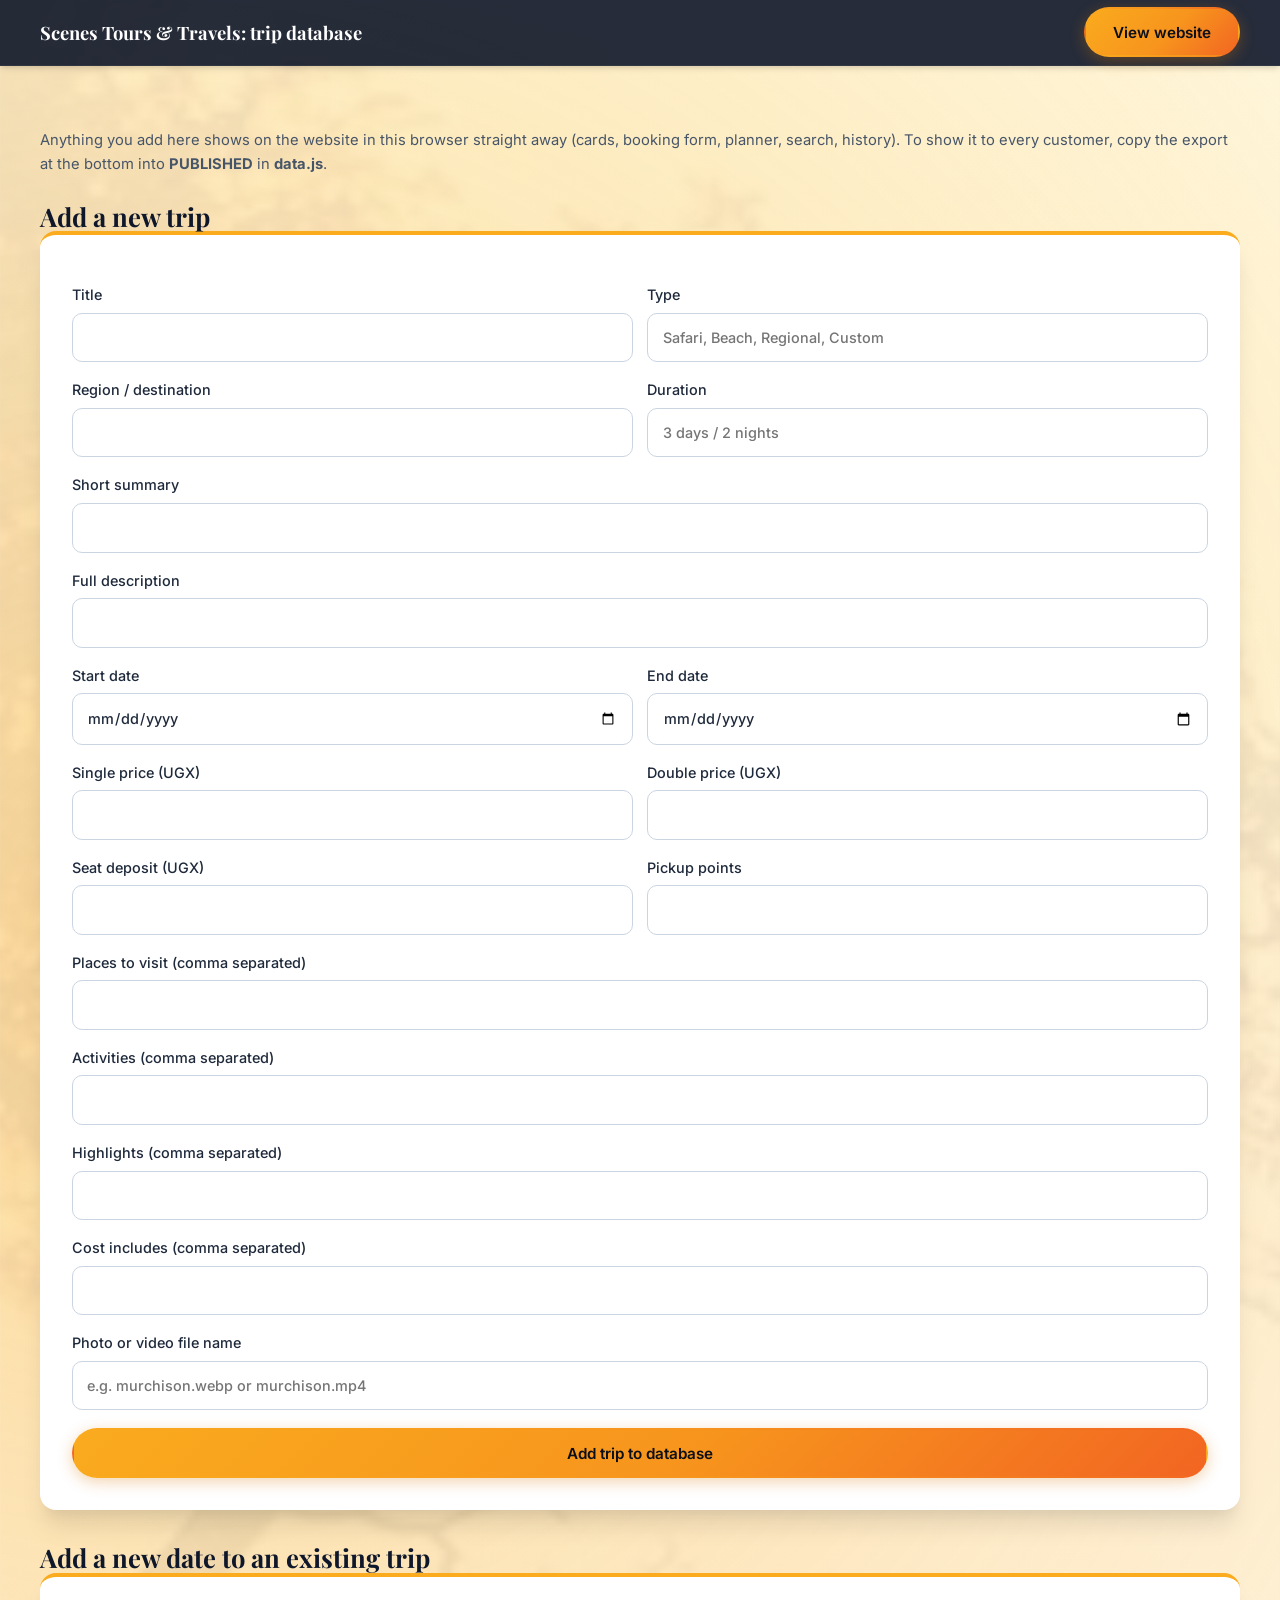
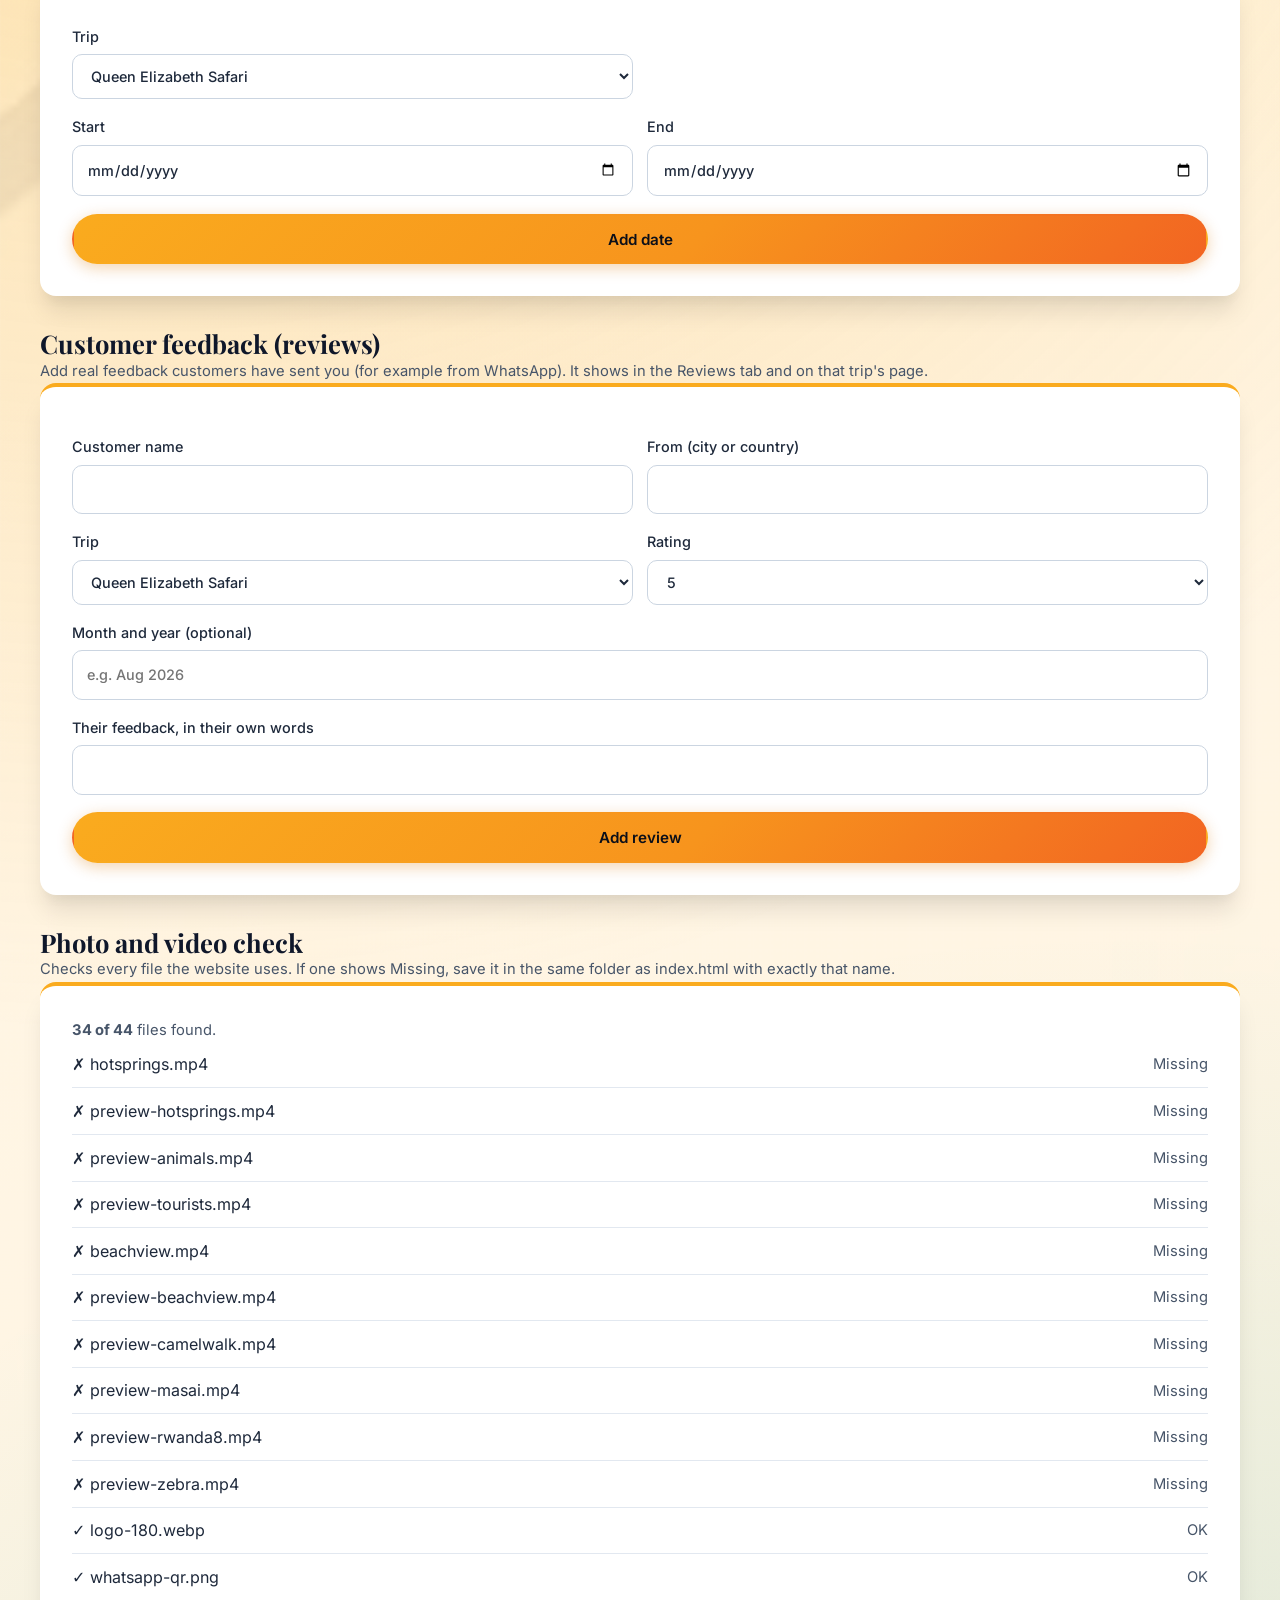
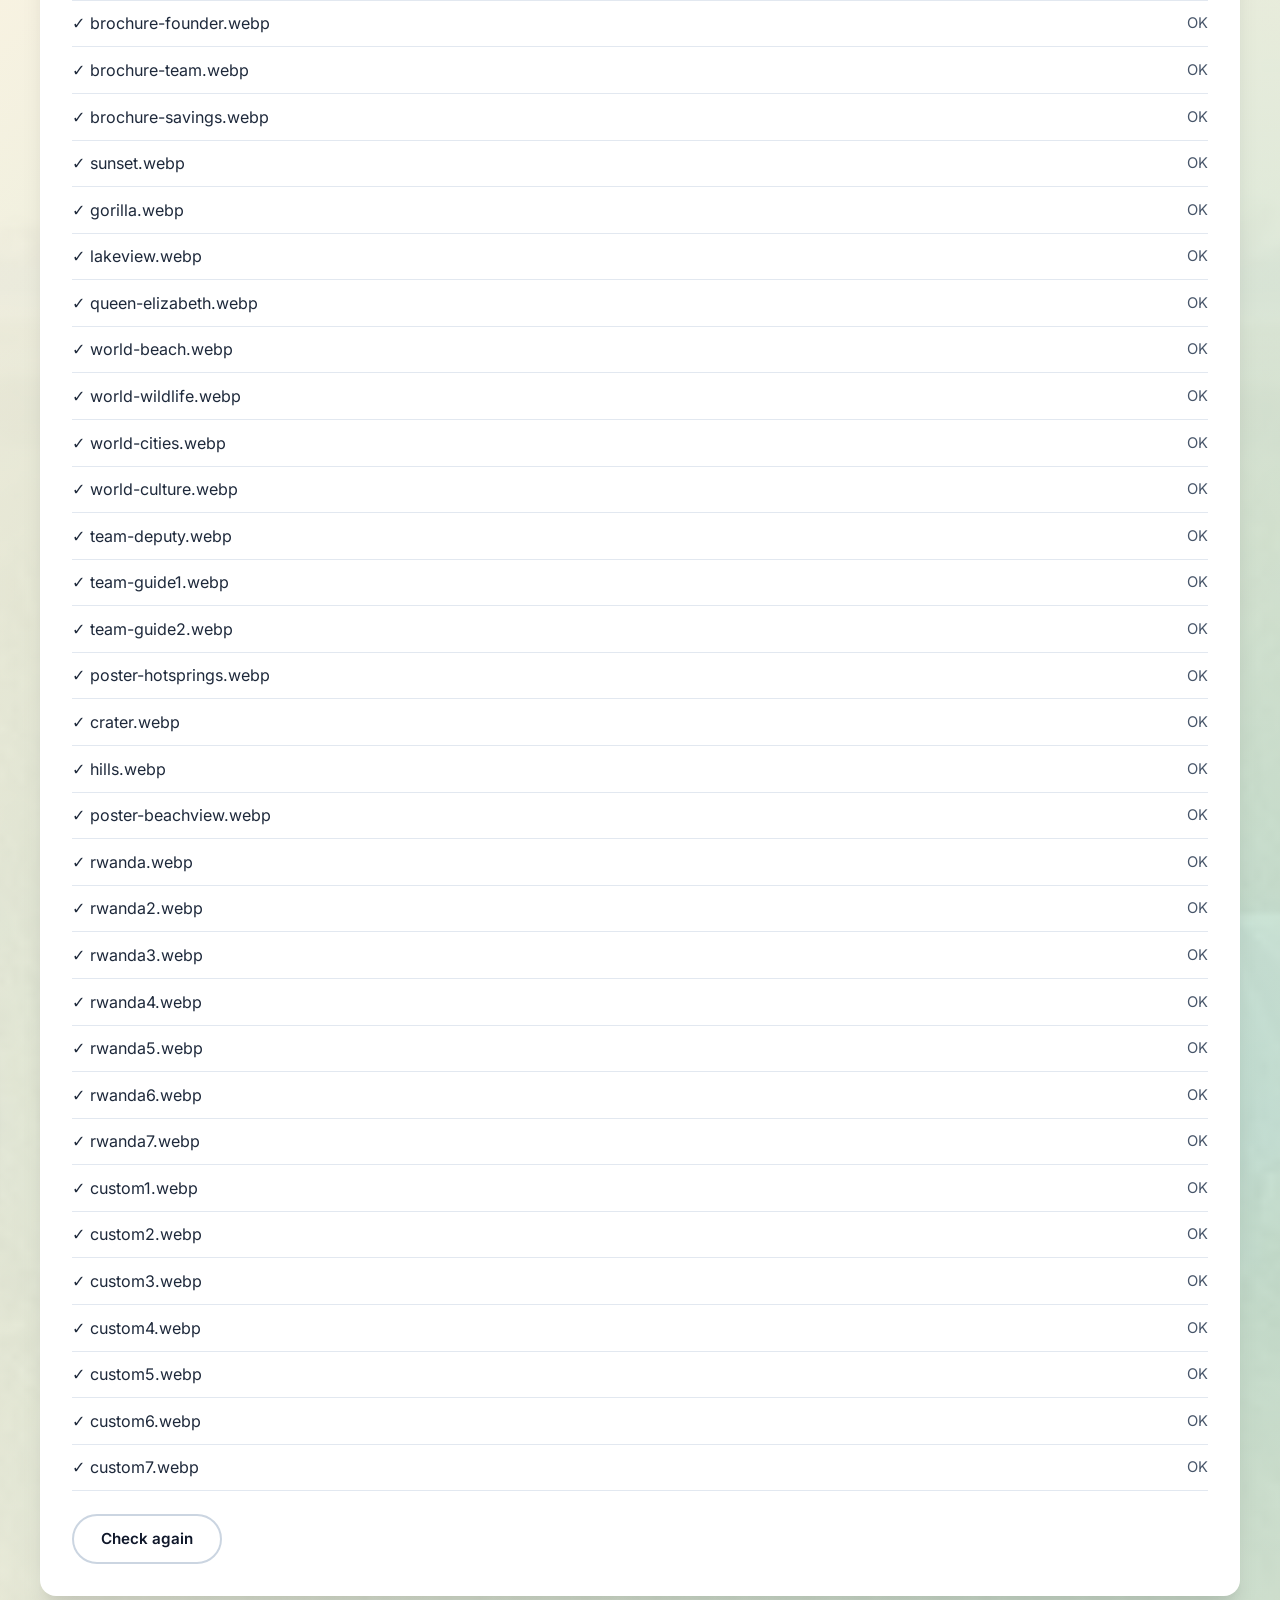
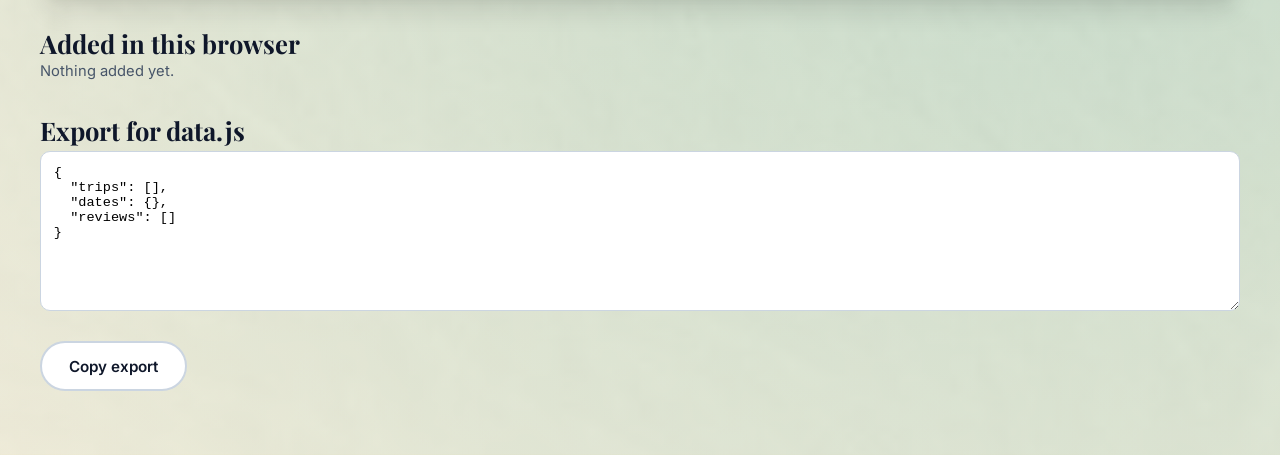
==== commit 346337ab: "Use lightweight preview clips in trip galleries" ====
--- a/admin.html
+++ b/admin.html
@@ -1,6 +1,6 @@
 <!DOCTYPE html>
 <html lang="en"><head><meta charset="UTF-8"><meta name="viewport" content="width=device-width, initial-scale=1"><meta name="robots" content="noindex">
-<title>Trip database admin | Scenes Tours &amp; Travels</title><link rel="icon" href="favicon.png"><link rel="stylesheet" href="styles.css?v=13"></head>
+<title>Trip database admin | Scenes Tours &amp; Travels</title><link rel="icon" href="favicon.png"><link rel="stylesheet" href="styles.css?v=17"></head>
 <body class="inner"><header id="site-header" class="stuck"><div class="wrap bar"><a class="brand" href="index.html"><span>Scenes Tours &amp; Travels: trip database</span></a><a class="btn btn-primary" href="index.html">View website</a></div></header>
 <div class="bgs v-warm" style="--photo:url('sunset.webp')"><main class="wrap admin">
 <p class="meta">Anything you add here shows on the website in this browser straight away (cards, booking form, planner, search, history). To show it to every customer, copy the export at the bottom into <b>PUBLISHED</b> in <b>data.js</b>.</p>
@@ -27,7 +27,7 @@
 <h2>Added in this browser</h2><div id="mine"></div>
 <h2 style="margin-top:2rem">Export for data.js</h2><textarea id="out" readonly></textarea><p class="actions"><button class="btn btn-ghost" id="copy" type="button">Copy export</button></p>
 </main></div>
-<script src="data.js?v=13"></script>
+<script src="data.js?v=17"></script>
 <script>
 const $=s=>document.querySelector(s), list=s=>s.split(',').map(x=>x.trim()).filter(Boolean);
 function render(){
--- a/styles.css
+++ b/styles.css
@@ -644,3 +644,19 @@
   .bar{padding:.65rem 0}
   .hero-sm{padding:7.4rem 0 2rem}
 }
+
+/* Phones: keep the photography, skip full-page motion that costs paint time */
+@media(max-width:900px){
+  body::before,.bgs::before,.hero-slide.on,.t-media img,.t-media video,.next{animation:none}
+}
+
+/* Reserve the loaded heading height so a late webfont cannot move the form */
+@media(max-width:443px){.hero-sm h1{min-height:3.36em}}
+@media(min-width:444px) and (max-width:600px){.hero-sm h1{min-height:2.24em}}
+
+/* Keep the quick-plan controls the same height before and after webfonts load */
+@media(max-width:600px){
+  .quick select{height:40px}
+  .quick input{height:44px}
+  .quick .btn{height:42px}
+}
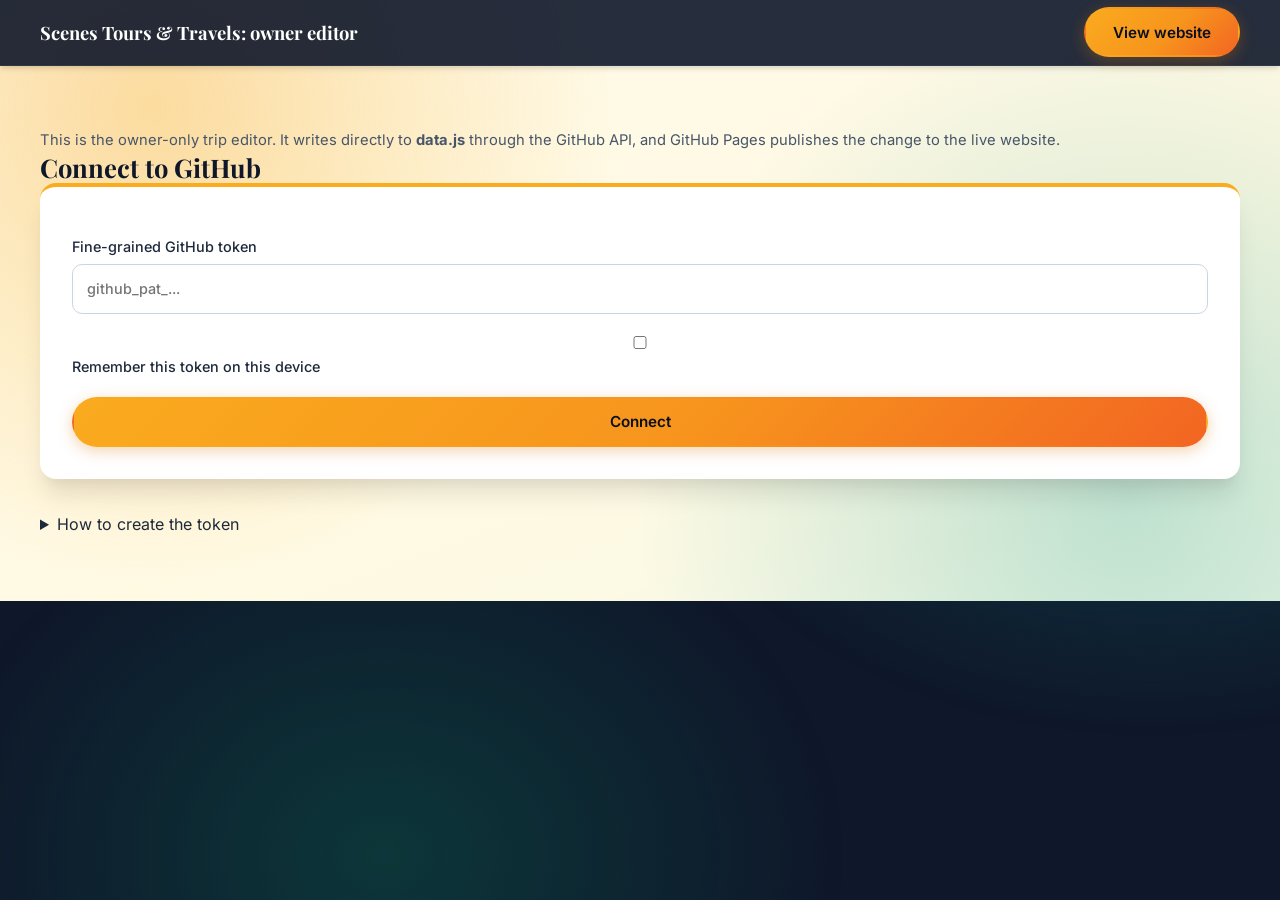
==== commit f8d74385: "responsive system on phones" ====
--- a/admin.html
+++ b/admin.html
@@ -1,74 +1,87 @@
 <!DOCTYPE html>
-<html lang="en"><head><meta charset="UTF-8"><meta name="viewport" content="width=device-width, initial-scale=1"><meta name="robots" content="noindex">
-<title>Trip database admin | Scenes Tours &amp; Travels</title><link rel="icon" href="favicon.png"><link rel="stylesheet" href="styles.css?v=17"></head>
-<body class="inner"><header id="site-header" class="stuck"><div class="wrap bar"><a class="brand" href="index.html"><span>Scenes Tours &amp; Travels: trip database</span></a><a class="btn btn-primary" href="index.html">View website</a></div></header>
-<div class="bgs v-warm" style="--photo:url('sunset.webp')"><main class="wrap admin">
-<p class="meta">Anything you add here shows on the website in this browser straight away (cards, booking form, planner, search, history). To show it to every customer, copy the export at the bottom into <b>PUBLISHED</b> in <b>data.js</b>.</p>
-<h2 style="margin-top:1.5rem">Add a new trip</h2>
-<form id="tf" class="planner"><div class="row"><label>Title<input name="title" required></label><label>Type<input name="type" list="types" placeholder="Safari, Beach, Regional, Custom" required></label></div><datalist id="types"></datalist>
-<div class="row"><label>Region / destination<input name="region" required></label><label>Duration<input name="duration" placeholder="3 days / 2 nights"></label></div>
-<label>Short summary<input name="summary" required></label><label>Full description<input name="desc"></label>
-<div class="row"><label>Start date<input name="start" type="date"></label><label>End date<input name="end" type="date"></label></div>
-<div class="row"><label>Single price (UGX)<input name="single" type="number" min="0"></label><label>Double price (UGX)<input name="double" type="number" min="0"></label></div>
-<div class="row"><label>Seat deposit (UGX)<input name="deposit" type="number" min="0"></label><label>Pickup points<input name="pickup"></label></div>
-<label>Places to visit (comma separated)<input name="locations"></label><label>Activities (comma separated)<input name="activities"></label>
-<label>Highlights (comma separated)<input name="highlights"></label><label>Cost includes (comma separated)<input name="includes"></label>
-<label>Photo or video file name<input name="media" placeholder="e.g. murchison.webp or murchison.mp4"></label>
-<button class="btn btn-primary wide" type="submit">Add trip to database</button></form>
-<h2>Add a new date to an existing trip</h2>
-<form id="df" class="planner"><div class="row"><label>Trip<select name="trip"></select></label><span></span></div><div class="row"><label>Start<input name="start" type="date" required></label><label>End<input name="end" type="date" required></label></div><button class="btn btn-primary wide" type="submit">Add date</button></form>
-<h2>Customer feedback (reviews)</h2><p class="meta">Add real feedback customers have sent you (for example from WhatsApp). It shows in the Reviews tab and on that trip's page.</p>
-<form id="rf" class="planner"><div class="row"><label>Customer name<input name="name" required></label><label>From (city or country)<input name="from"></label></div>
-<div class="row"><label>Trip<select name="trip"></select></label><label>Rating<select name="rating"><option>5</option><option>4</option><option>3</option><option>2</option><option>1</option></select></label></div>
-<label>Month and year (optional)<input name="date" placeholder="e.g. Aug 2026"></label><label>Their feedback, in their own words<input name="text" required></label>
-<button class="btn btn-primary wide" type="submit">Add review</button></form><div id="rl"></div>
-<h2>Photo and video check</h2><p class="meta">Checks every file the website uses. If one shows Missing, save it in the same folder as index.html with exactly that name.</p>
-<div class="planner"><p id="msum" class="meta"></p><div id="mlist"></div><p class="actions"><button class="btn btn-ghost" id="mre" type="button">Check again</button></p></div>
-<h2>Added in this browser</h2><div id="mine"></div>
-<h2 style="margin-top:2rem">Export for data.js</h2><textarea id="out" readonly></textarea><p class="actions"><button class="btn btn-ghost" id="copy" type="button">Copy export</button></p>
+<html lang="en"><head><meta charset="UTF-8"><meta name="viewport" content="width=device-width, initial-scale=1"><meta name="robots" content="noindex, nofollow"><meta name="referrer" content="no-referrer">
+<meta http-equiv="Content-Security-Policy" content="default-src 'self'; script-src 'self'; style-src 'self' 'unsafe-inline'; img-src 'self' data:; media-src 'self'; connect-src 'self' https://api.github.com; font-src 'self'; base-uri 'none'; form-action 'none'">
+<title>Owner trip editor | Scenes Tours &amp; Travels</title><link rel="icon" href="favicon.png"><link rel="stylesheet" href="styles.css?v=20"></head>
+<body class="inner"><header id="site-header" class="stuck"><div class="wrap bar"><a class="brand" href="index.html"><span>Scenes Tours &amp; Travels: owner editor</span></a><a class="btn btn-primary" href="index.html">View website</a></div></header>
+<div class="bgs v-warm"><main class="wrap admin">
+
+  <section id="lock" class="admin-gate">
+    <p class="meta">This is the owner-only trip editor. It writes directly to <b>data.js</b> through the GitHub API, and GitHub Pages publishes the change to the live website.</p>
+    <h2>Connect to GitHub</h2>
+    <form id="auth" class="planner">
+      <label>Fine-grained GitHub token
+        <input id="token" name="token" type="password" autocomplete="off" spellcheck="false" autocapitalize="off" placeholder="github_pat_..." required>
+      </label>
+      <label class="admin-check"><input id="remember" type="checkbox"> Remember this token on this device</label>
+      <button class="btn btn-primary wide" type="submit">Connect</button>
+      <div id="authStatus" class="admin-status" role="status"></div>
+    </form>
+    <details class="admin-details">
+      <summary>How to create the token</summary>
+      <ol>
+        <li>Open <a href="https://github.com/settings/personal-access-tokens/new" target="_blank" rel="noopener">GitHub → Fine-grained tokens → Generate new token</a>.</li>
+        <li>Repository access: <b>Only select repositories</b> → <b>scenes-tours</b>.</li>
+        <li>Repository permissions → <b>Contents: Read and write</b>. Metadata is added automatically.</li>
+        <li>Set a short expiration, generate the token, and paste it above. Do not share it.</li>
+      </ol>
+      <p class="meta">The token stays in this browser and is never written into the website files. Use a private device and a short-lived token. Anyone can open this page, but only a valid token can publish changes.</p>
+    </details>
+  </section>
+
+  <section id="panel" hidden>
+    <div class="admin-bar">
+      <div><b>Connected</b> <span id="who" class="meta"></span><br><a id="repoLink" class="meta" target="_blank" rel="noopener">Open data.js on GitHub</a></div>
+      <div class="admin-bar-actions">
+        <button class="btn btn-ghost" id="reload" type="button">Reload from GitHub</button>
+        <button class="btn btn-ghost" id="disconnect" type="button">Disconnect</button>
+      </div>
+    </div>
+    <div id="status" class="admin-status" role="status"></div>
+    <p id="count" class="meta"></p>
+
+    <h2>Add a trip</h2>
+    <form id="tf" class="planner">
+      <div class="row"><label>Title<input name="title" required></label><label>Type<input name="type" list="types" placeholder="Safari, Beach, Regional, Custom" required></label></div><datalist id="types"></datalist>
+      <div class="row"><label>Region / destination<input name="region" required></label><label>Duration<input name="duration" placeholder="3 days / 2 nights"></label></div>
+      <label>Short summary<input name="summary" required></label><label>Full description<input name="desc"></label>
+      <div class="row"><label>Start date<input name="start" type="date"></label><label>End date<input name="end" type="date"></label></div>
+      <div class="row"><label>Single price (UGX)<input name="single" type="number" min="0"></label><label>Double price (UGX)<input name="double" type="number" min="0"></label></div>
+      <div class="row"><label>Seat deposit (UGX)<input name="deposit" type="number" min="0"></label><label>Pickup points<input name="pickup"></label></div>
+      <label>Places to visit (comma separated)<input name="locations"></label><label>Activities (comma separated)<input name="activities"></label>
+      <label>Highlights (comma separated)<input name="highlights"></label><label>Cost includes (comma separated)<input name="includes"></label>
+      <label>Photo or video file name<input name="media" placeholder="e.g. murchison.webp or murchison.mp4"></label>
+      <button class="btn btn-primary wide" type="submit">Add trip to draft</button>
+    </form>
+
+    <h2>Add a new date to an existing trip</h2>
+    <form id="df" class="planner"><div class="row"><label>Trip<select name="trip"></select></label><span></span></div><div class="row"><label>Start<input name="start" type="date" required></label><label>End<input name="end" type="date" required></label></div><button class="btn btn-primary wide" type="submit">Add date to draft</button></form>
+
+    <h2>Customer feedback (reviews)</h2><p class="meta">Add real feedback customers have sent you (for example from WhatsApp). It shows in the Reviews tab and on that trip's page after publishing.</p>
+    <form id="rf" class="planner"><div class="row"><label>Customer name<input name="name" required></label><label>From (city or country)<input name="from"></label></div>
+      <div class="row"><label>Trip<select name="trip"></select></label><label>Rating<select name="rating"><option>5</option><option>4</option><option>3</option><option>2</option><option>1</option></select></label></div>
+      <label>Month and year (optional)<input name="date" placeholder="e.g. Aug 2026"></label><label>Their feedback, in their own words<input name="text" required></label>
+      <button class="btn btn-primary wide" type="submit">Add review to draft</button>
+    </form>
+    <div id="rl"></div>
+
+    <h2>In PUBLISHED</h2>
+    <p class="meta">These are the trips, dates and reviews currently in <b>PUBLISHED</b> in <b>data.js</b>. Remove an item here, then publish to take it off the live website.</p>
+    <div id="mine"></div>
+
+    <h2>Publish to the live website</h2>
+    <div class="planner">
+      <p class="meta">Publishing commits the JSON below into <b>PUBLISHED</b> in <b>data.js</b> on <b>main</b>. GitHub Pages usually updates within a minute.</p>
+      <button class="btn btn-primary wide" id="publish" type="button">Publish changes to GitHub</button>
+      <p class="meta" id="lastCommitWrap" hidden><a id="lastCommit" target="_blank" rel="noopener">View the latest commit</a></p>
+      <p class="actions"><button class="btn btn-ghost" id="clearLocal" type="button">Clear old local browser draft</button></p>
+      <p class="meta">Use the button above only if an old local editor left duplicate trips in this browser. It does not change the live website.</p>
+    </div>
+
+    <h2>Backup export</h2>
+    <textarea id="out" readonly aria-label="PUBLISHED JSON backup"></textarea><p class="actions"><button class="btn btn-ghost" id="copy" type="button">Copy JSON</button></p>
+
+    <h2>Photo and video check</h2><p class="meta">Checks every file the website uses, including trips added above. If one shows Missing, add it to the website folder with exactly that name.</p>
+    <div class="planner"><p id="msum" class="meta"></p><div id="mlist"></div><p class="actions"><button class="btn btn-ghost" id="mre" type="button">Check again</button></p></div>
+  </section>
 </main></div>
-<script src="data.js?v=17"></script>
-<script>
-const $=s=>document.querySelector(s), list=s=>s.split(',').map(x=>x.trim()).filter(Boolean);
-function render(){
-  const db=DB.load(), all=DB.trips();
-  $('#types').innerHTML=[...new Set(all.map(t=>t.type))].map(x=>`<option value="${x}">`).join('');
-  $('#df [name=trip]').innerHTML=all.map(t=>`<option value="${t.id}">${t.title}</option>`).join('');
-  $('#mine').innerHTML=(db.trips.map(t=>`<div class="arow"><span><b>${t.title}</b> (trip)</span><button class="btn btn-ghost" data-t="${t.id}">Delete</button></div>`).join('')
-   +Object.entries(db.dates).flatMap(([id,a])=>a.map((d,i)=>`<div class="arow"><span>${(all.find(t=>t.id===id)||{title:id}).title}: ${d.start} to ${d.end}</span><button class="btn btn-ghost" data-d="${id}:${i}">Delete</button></div>`)).join(''))||'<p class="meta">Nothing added yet.</p>';
-  $('#out').value=JSON.stringify({trips:db.trips,dates:db.dates,reviews:db.reviews},null,2);
-  $('#rf [name=trip]').innerHTML=all.map(t=>`<option value="${t.id}">${t.title}</option>`).join('')+'<option value="other">Another trip</option>';
-  $('#rl').innerHTML=db.reviews.map((r,i)=>`<div class="arow"><span><b>${r.name}</b> (${r.rating}/5): ${r.text.slice(0,70)}</span><button class="btn btn-ghost" data-r="${i}">Delete</button></div>`).join('');
-}
-$('#tf').onsubmit=e=>{e.preventDefault();const f=Object.fromEntries(new FormData(e.target)),db=DB.load();
-  let id=f.title.toLowerCase().replace(/[^a-z0-9]+/g,'-').replace(/^-|-$/g,''); const taken=DB.trips().map(t=>t.id); while(taken.includes(id)) id+='-2';
-  const t={id,type:f.type,title:f.title,region:f.region,duration:f.duration||'To be communicated',kind:f.start?'dated':'tbc',summary:f.summary,desc:f.desc||f.summary,
-    media:{type:/\.(mp4|webm)$/i.test(f.media)?'video':'image',src:f.media||'logo-180.webp'},price:f.single&&f.double?{single:+f.single,double:+f.double}:null,
-    highlights:list(f.highlights),locations:list(f.locations),activities:list(f.activities),includes:list(f.includes)};
-  if(f.start){t.start=f.start;t.end=f.end||f.start} if(f.deposit)t.deposit=+f.deposit; if(f.pickup)t.pickup=f.pickup;
-  db.trips.push(t); DB.save(db); e.target.reset(); render(); alert('Trip added. Open the website to see it.');};
-$('#rf').onsubmit=e=>{e.preventDefault();const f=Object.fromEntries(new FormData(e.target)),db=DB.load();db.reviews.push({name:f.name,from:f.from,trip:f.trip,rating:+f.rating,text:f.text,date:f.date});DB.save(db);e.target.reset();render();};
-$('#rl').onclick=e=>{const b=e.target.closest('[data-r]');if(!b)return;const db=DB.load();db.reviews.splice(+b.dataset.r,1);DB.save(db);render();};
-$('#df').onsubmit=e=>{e.preventDefault();const f=Object.fromEntries(new FormData(e.target)),db=DB.load();(db.dates[f.trip]=db.dates[f.trip]||[]).push({start:f.start,end:f.end});DB.save(db);e.target.reset();render();};
-$('#mine').onclick=e=>{const db=DB.load(),b=e.target.closest('button');if(!b)return;
-  if(b.dataset.t)db.trips=db.trips.filter(t=>t.id!==b.dataset.t); if(b.dataset.d){const[id,i]=b.dataset.d.split(':');db.dates[id].splice(+i,1)} DB.save(db);render();};
-$('#copy').onclick=()=>{navigator.clipboard.writeText($('#out').value);$('#copy').textContent='Copied'};
-render();
-function probe(src, alts) {
-  const vid = /\.(mp4|webm|mov)$/i.test(src), c = mediaCandidates(src, alts || []);
-  return new Promise(res => { let i = 0; const next = () => { if (i >= c.length) return res(null); const p = c[i++], el = vid ? document.createElement('video') : new Image(); el.onload = el.onloadedmetadata = () => res(p); el.onerror = next; if (vid) el.preload = 'metadata'; el.src = p; }; next(); });
-}
-async function mediaCheck() {
-  const files = new Map(); const add = (s, alt) => s && !files.has(s) && files.set(s, alt);
-  add('logo-180.webp'); add('whatsapp-qr.png'); add('brochure-founder.webp'); add('brochure-team.webp'); add('brochure-savings.webp'); add('sunset.webp'); add('gorilla.webp'); add('lakeview.webp'); add('queen-elizabeth.webp');
-  WORLD.forEach(w => add(w.img));
-  [TEAM.lead, TEAM.deputy, ...TEAM.depts.flatMap(d => [d.head, ...d.members])].forEach(p => (p.photos || [p.photo]).forEach(s => add(s)));
-  DB.trips().forEach(t => { add(t.media.src, t.media.alt); add(t.media.poster); add(t.media.preview); (t.gallery || []).forEach(g => add(g.src)); (t.videos || []).forEach(v => add(v)); });
-  $('#mlist').innerHTML = '<p class="meta">Checking...</p>';
-  const rows = await Promise.all([...files].map(async ([s, alt]) => ({ s, f: await probe(s, alt) })));
-  const ok = rows.filter(r => r.f).length;
-  $('#msum').innerHTML = `<b>${ok} of ${rows.length}</b> files found.`;
-  $('#mlist').innerHTML = rows.sort((a, b) => !!a.f - !!b.f).map(r => `<div class="arow"><span>${r.f ? (r.f === r.s ? '&#10003;' : '&#9888;') : '&#10007;'} ${r.s}</span><span class="meta">${r.f ? (r.f === r.s ? 'OK' : 'Found as ' + r.f + '. The site uses it automatically') : 'Missing'}</span></div>`).join('');
-}
-$('#mre').onclick = mediaCheck; mediaCheck();
-</script></body></html>
+<script src="data.js?v=20"></script><script src="admin.js?v=20"></script></body></html>
--- a/styles.css
+++ b/styles.css
@@ -435,10 +435,6 @@
 .rail-btn:hover{transform:scale(1.1)}.rail-btn.prev{left:-20px}.rail-btn.next{right:-20px}.rail-btn[hidden]{display:none}
 @media(max-width:900px){.rail{grid-auto-columns:minmax(250px,80%)}.rail.reviews{grid-auto-columns:minmax(260px,88%)}.rail-btn{display:none!important}}
 .card-body p:not(.when):not(.price):not(.meta){display:-webkit-box;-webkit-line-clamp:3;-webkit-box-orient:vertical;overflow:hidden}
-.past{display:flex;flex-wrap:wrap;align-items:center;gap:.6rem 1rem;margin-top:.4rem;padding-top:1rem;border-top:1px dashed #e5c46a}
-.past>b{font:700 1rem var(--serif);color:var(--dark)}.past-list{display:flex;flex-wrap:wrap;gap:.5rem}
-.pastpill{font-size:.84rem;font-weight:600;padding:.35rem .9rem;border-radius:50px;background:#fff;color:var(--text);box-shadow:var(--sh-md);border:1px solid #f1deaa}
-.pastpill small{color:var(--orange-t);margin-left:.3rem}
 .sub{font:700 1.2rem var(--serif);color:var(--dark);margin:1.6rem 0 .8rem}
 /* compact panels */
 .save{grid-template-columns:1fr 1.05fr;gap:2.5rem}.save h2{font-size:1.7rem}.save>div:first-child p{color:var(--text2);font-size:.95rem}
@@ -514,7 +510,7 @@
 .map b{font:700 1.15rem var(--serif)}.map small{color:#c7cfdc;max-width:34ch}.map em{margin-top:.4rem;color:var(--gold);font-style:normal;font-weight:600;font-size:.9rem}
 @media(max-width:880px){.contact{grid-template-columns:1fr;gap:2.5rem}.map,.map iframe,.map button{min-height:300px;height:300px}}
 
-/* ===== 2026 booking flow: rotating hero, ways in, featured trips, guides, gallery, newsletter ===== */
+/* ===== 2026 booking flow: rotating hero, ways in, travel desk, guides, gallery, newsletter ===== */
 /* Hero background slides (text stays fixed so the headline is stable) */
 .hero{background:var(--dark)}
 .hero::before{background:linear-gradient(105deg,#0f172af2 30%,#0f172a99 65%,#0f172a40);animation:none;z-index:1}
@@ -545,23 +541,68 @@
 .way>span{margin-top:auto;padding-top:.5rem;font-weight:700;color:var(--orange-t);font-size:.9rem}
 .way:hover>span{text-decoration:underline}
 
-/* Featured trips */
-.featured-head{display:flex;flex-wrap:wrap;justify-content:space-between;align-items:center;gap:.6rem 1rem;margin:2rem 0 1rem}
-.featured-head .sub,.grid-head .sub{margin:0}
-.featured{display:grid;grid-template-columns:repeat(3,1fr);gap:1.2rem;margin-bottom:2.4rem}
-.feature{display:flex;flex-direction:column;background:#fff;border-radius:var(--r);overflow:hidden;box-shadow:var(--sh-md);transition:transform .35s var(--ease),box-shadow .35s}
-.feature:hover{transform:translateY(-6px);box-shadow:var(--sh-lg)}
-.feature-img{position:relative;display:block;aspect-ratio:16/10;overflow:hidden;background:var(--dark)}
-.feature-img img{width:100%;height:100%;object-fit:cover;transition:transform .8s var(--ease)}
-.feature:hover .feature-img img{transform:scale(1.08)}
-.feature-body{display:flex;flex-direction:column;gap:.25rem;padding:1rem 1.1rem 1.2rem}
-.feature-body b{font:700 1.15rem var(--serif);color:var(--dark);line-height:1.25}
-.feature-body small{color:var(--text2);font-size:.85rem}
-.feature-cta{margin-top:.45rem;font-weight:700;color:var(--orange-t);font-size:.9rem}
-.feature:hover .feature-cta{text-decoration:underline}
+/* Travel desk */
+.news-desk{position:relative;margin:2.4rem 0 2.6rem;border-radius:20px;overflow:hidden;background:var(--dark);color:#f8fafc;box-shadow:var(--sh-lg)}
+.news-desk::before{content:"";position:absolute;inset:0;pointer-events:none;background:radial-gradient(620px 320px at 92% 0,#f59e0b2b,transparent 72%),linear-gradient(135deg,#0d948814,transparent 46%)}
+.news-mast{position:relative;padding:1.7rem 1.8rem 1.25rem;border-bottom:1px solid #ffffff1a}
+.news-eyebrow{display:flex;flex-wrap:wrap;justify-content:space-between;gap:.4rem 1rem;margin:0;color:#fbbf24;font-size:.68rem;font-weight:800;letter-spacing:.16em;text-transform:uppercase}
+.news-eyebrow span{color:#94a3b8;font-weight:600;letter-spacing:.08em}
+.news-mast-row{display:grid;grid-template-columns:minmax(0,1.1fr) minmax(0,.9fr);gap:1rem 2.4rem;align-items:end;margin-top:.65rem}
+.news-mast-row h3{font:700 clamp(1.75rem,3.2vw,2.55rem)/1.06 var(--serif);color:#fff;margin:0}
+.news-mast-row>p{color:#cbd5e1;font-size:.9rem;line-height:1.6;max-width:46ch;margin:0}
+.news-layout{position:relative;display:grid;grid-template-columns:minmax(0,1.45fr) minmax(0,1fr)}
+.news-lead{padding:1.4rem 1.6rem 1.7rem;border-right:1px solid #ffffff1a;min-width:0}
+.news-lead-media{display:block;aspect-ratio:16/10;border-radius:12px;overflow:hidden;background:#0b0f19}
+.news-lead-media img,.news-thumb img{width:100%;height:100%;object-fit:cover;display:block;transition:transform .65s var(--ease)}
+.news-lead:hover .news-lead-media img{transform:scale(1.035)}
+.news-kicker{display:block;color:#fbbf24;font-size:.64rem;font-weight:800;letter-spacing:.12em;text-transform:uppercase;margin:0 0 .3rem}
+.news-lead>.news-kicker{margin:.85rem 0 .45rem}
+.news-lead h4{font:700 clamp(1.45rem,2.6vw,2.05rem)/1.12 var(--serif);color:#fff;margin:0}
+.news-lead h4 a,.news-item h5 a{color:inherit;text-decoration:none}
+.news-lead h4 a:hover,.news-item h5 a:hover{text-decoration:underline;text-decoration-color:#f59e0b;text-underline-offset:4px}
+.news-lead>p{color:#cbd5e1;font-size:.92rem;line-height:1.65;max-width:62ch;margin:.6rem 0 .85rem}
+.news-meta{display:flex;flex-wrap:wrap;gap:.3rem .7rem;color:#94a3b8;font-size:.72rem;font-weight:600;line-height:1.4}
+.news-lead .news-meta{font-size:.76rem;gap:.35rem .9rem}
+.news-actions{display:flex;flex-wrap:wrap;align-items:center;gap:.65rem 1rem;margin-top:1rem}
+.news-actions .btn{padding:.62rem 1rem;font-size:.82rem}
+.news-read{color:#fbbf24;font-weight:700;font-size:.86rem;text-decoration:none}
+.news-read:hover{color:#fff;text-decoration:underline}
+.news-side{display:flex;flex-direction:column;justify-content:space-between;min-width:0}
+.news-item{position:relative;display:grid;grid-template-columns:92px minmax(0,1fr);align-items:center;gap:.85rem;padding:1rem 1.15rem;border-bottom:1px solid #ffffff14;min-width:0;flex:1}
+.news-item:last-child{border-bottom:0}
+.news-thumb{display:block;width:92px;height:92px;border-radius:9px;overflow:hidden;background:#0b0f19}
+.news-item:hover .news-thumb img{transform:scale(1.07)}
+.news-num{position:absolute;right:1.1rem;top:.85rem;color:#64748b;font:700 .66rem var(--sans);letter-spacing:.08em}
+.news-item-body{min-width:0;padding-right:1.5rem}
+.news-item h5{font:700 .99rem/1.25 var(--serif);color:#fff;margin:0 0 .3rem}
+.news-item-links{display:flex;flex-wrap:wrap;align-items:center;gap:.3rem .8rem;margin-top:.4rem}
+.news-item .news-read{font-size:.72rem}
+.news-book{border:0;background:none;padding:0;color:#fbbf24;font:700 .74rem var(--sans);text-align:left;cursor:pointer}
+.news-book:hover{color:#fff;text-decoration:underline}
 .grid-head{margin-top:.5rem;align-items:center}
-@media(max-width:820px){.featured{grid-template-columns:1fr}.feature{flex-direction:row}.feature-img{width:40%;flex:none;aspect-ratio:1}.feature-body{justify-content:center}.feature-body small{display:none}}
-@media(max-width:420px){.feature{flex-direction:column}.feature-img{width:100%;aspect-ratio:16/10}.feature-body small{display:block}}
+@media(max-width:860px){
+  .news-mast-row{grid-template-columns:1fr;gap:.5rem;align-items:start}
+  .news-layout{grid-template-columns:1fr}
+  .news-lead{border-right:0;border-bottom:1px solid #ffffff1a}
+  .news-side{display:grid;grid-template-columns:1fr 1fr}
+  .news-item:nth-child(2){border-right:1px solid #ffffff14}
+  .news-item:nth-last-child(-n+2){border-bottom:0}
+}
+@media(max-width:600px){
+  .news-desk{margin:1.8rem 0 2rem;border-radius:16px}
+  .news-mast{padding:1.2rem 1.1rem 1rem}
+  .news-mast-row h3{font-size:1.6rem}
+  .news-mast-row>p{font-size:.86rem}
+  .news-lead{padding:1.1rem}
+  .news-lead h4{font-size:1.4rem}
+  .news-lead>p{font-size:.88rem}
+  .news-side{display:flex}
+  .news-item{grid-template-columns:78px minmax(0,1fr);padding:.85rem 1.1rem;border-right:0}
+  .news-thumb{width:78px;height:78px}
+  .news-item h5{font-size:.96rem}
+  .news-item:nth-last-child(-n+2){border-bottom:1px solid #ffffff14}
+  .news-item:last-child{border-bottom:0}
+}
 
 /* Travel guides */
 .guide-grid{display:grid;grid-template-columns:repeat(3,1fr);gap:1.2rem}
@@ -624,12 +665,10 @@
   .next p:not(.k){display:none}
   .next .btn{margin-top:.55rem;padding:.6rem 1rem;font-size:.85rem}
   .hero-dots{bottom:.55rem}
-  .featured-head{margin-top:1.5rem}
-  .feature-body small{display:none}
 }
 
 /* Anchor targets clear the fixed header and sticky tabs */
-.grid-head,.panel,.ways,.featured-head{scroll-margin-top:140px}
+.grid-head,.panel,.ways{scroll-margin-top:140px}
 @media(max-width:860px){
   .hero-sm{padding:7.6rem 0 2.4rem}
   .next{padding:1.1rem 1.2rem}
@@ -660,3 +699,66 @@
   .quick input{height:44px}
   .quick .btn{height:42px}
 }
+
+
+/* =====================================================================
+   RESPONSIVE FIXES (v20). Layout and sizing only; no content changes.
+   Placed last so it wins over earlier rules of equal specificity.
+   To undo everything, delete from here to the end of the file.
+   ===================================================================== */
+
+/* 1. Images with width/height attributes (e.g. height="760") must not stretch */
+img,video{height:auto}
+
+/* 2. Grid and flex children may shrink instead of forcing sideways scrolling */
+.hero-grid>*,.save>*,.about>*,.contact>*,.rev-layout>*,.t-grid>*,.foot>*,
+.quick>*,.row>*,.out>*,.panel-head>*,.news-layout>*,.news-mast-row>*,.org-depts>*,.faq>*{min-width:0}
+input,select,textarea{min-width:0;max-width:100%}
+
+/* 3. Mobile rules that later desktop rules had cancelled */
+@media(max-width:860px){
+  .save{grid-template-columns:1fr;gap:1.6rem}
+  .about{grid-template-columns:1fr;gap:1.6rem}
+  .foot{grid-template-columns:1fr 1fr}
+}
+@media(max-width:560px){.foot{grid-template-columns:1fr}}
+
+/* 4. Auto-fit grids: never demand more width than a 280px phone has */
+.grid{grid-template-columns:repeat(auto-fill,minmax(min(240px,100%),1fr))}
+.svc-grid{grid-template-columns:repeat(auto-fit,minmax(min(250px,100%),1fr))}
+.hist-grid{grid-template-columns:repeat(auto-fill,minmax(min(250px,100%),1fr))}
+.videos{grid-template-columns:repeat(auto-fill,minmax(min(270px,100%),1fr))}
+.gallery{grid-template-columns:repeat(auto-fill,minmax(min(190px,100%),1fr))}
+.stats{grid-template-columns:repeat(auto-fit,minmax(min(190px,100%),1fr))}
+.lists{grid-template-columns:repeat(auto-fit,minmax(min(220px,100%),1fr))}
+
+/* 5. Carousel arrows stay on screen on tablets and small laptops */
+@media(max-width:1240px){.rail-btn.prev{left:-10px}.rail-btn.next{right:-10px}}
+
+/* 6. Mobile menu: scrolls if taller than the screen; trips menu fits narrow phones */
+@media(max-width:860px){
+  nav{max-height:calc(100vh - 7rem);max-height:calc(100dvh - 7rem);overflow-y:auto;overscroll-behavior:contain}
+  .trips-menu{min-width:0;max-height:none;overflow:visible}
+}
+
+/* 7. Savings figures, contact details and forms on narrow screens */
+.out b{font-size:clamp(1.1rem,2.2vw + .5rem,1.5rem);overflow-wrap:anywhere}
+.info>div{min-width:0}
+.info a,.info p{overflow-wrap:anywhere}
+.qr{flex-wrap:wrap}
+.tools{width:100%}
+@media(max-width:600px){
+  .planner{padding:1.25rem}
+  .dark-card{padding:1.25rem}
+  .out{padding:1rem;gap:.7rem}
+  .ac{width:100%}
+  .panel-head .meta{max-width:none}
+}
+
+/* 8. Large monitors and TVs: use the extra room, keep the same arrangement */
+@media(min-width:1600px){.wrap{width:min(1380px,100% - 4rem)}}
+@media(min-width:2200px){html{font-size:118%}.wrap{width:min(1600px,100% - 4rem)}}
+
+/* 9. Pop-ups on short screens and landscape phones */
+dialog{max-height:92vh;max-height:92dvh;overflow:auto}
+@media(max-height:500px) and (orientation:landscape){.stage{min-height:0}}
